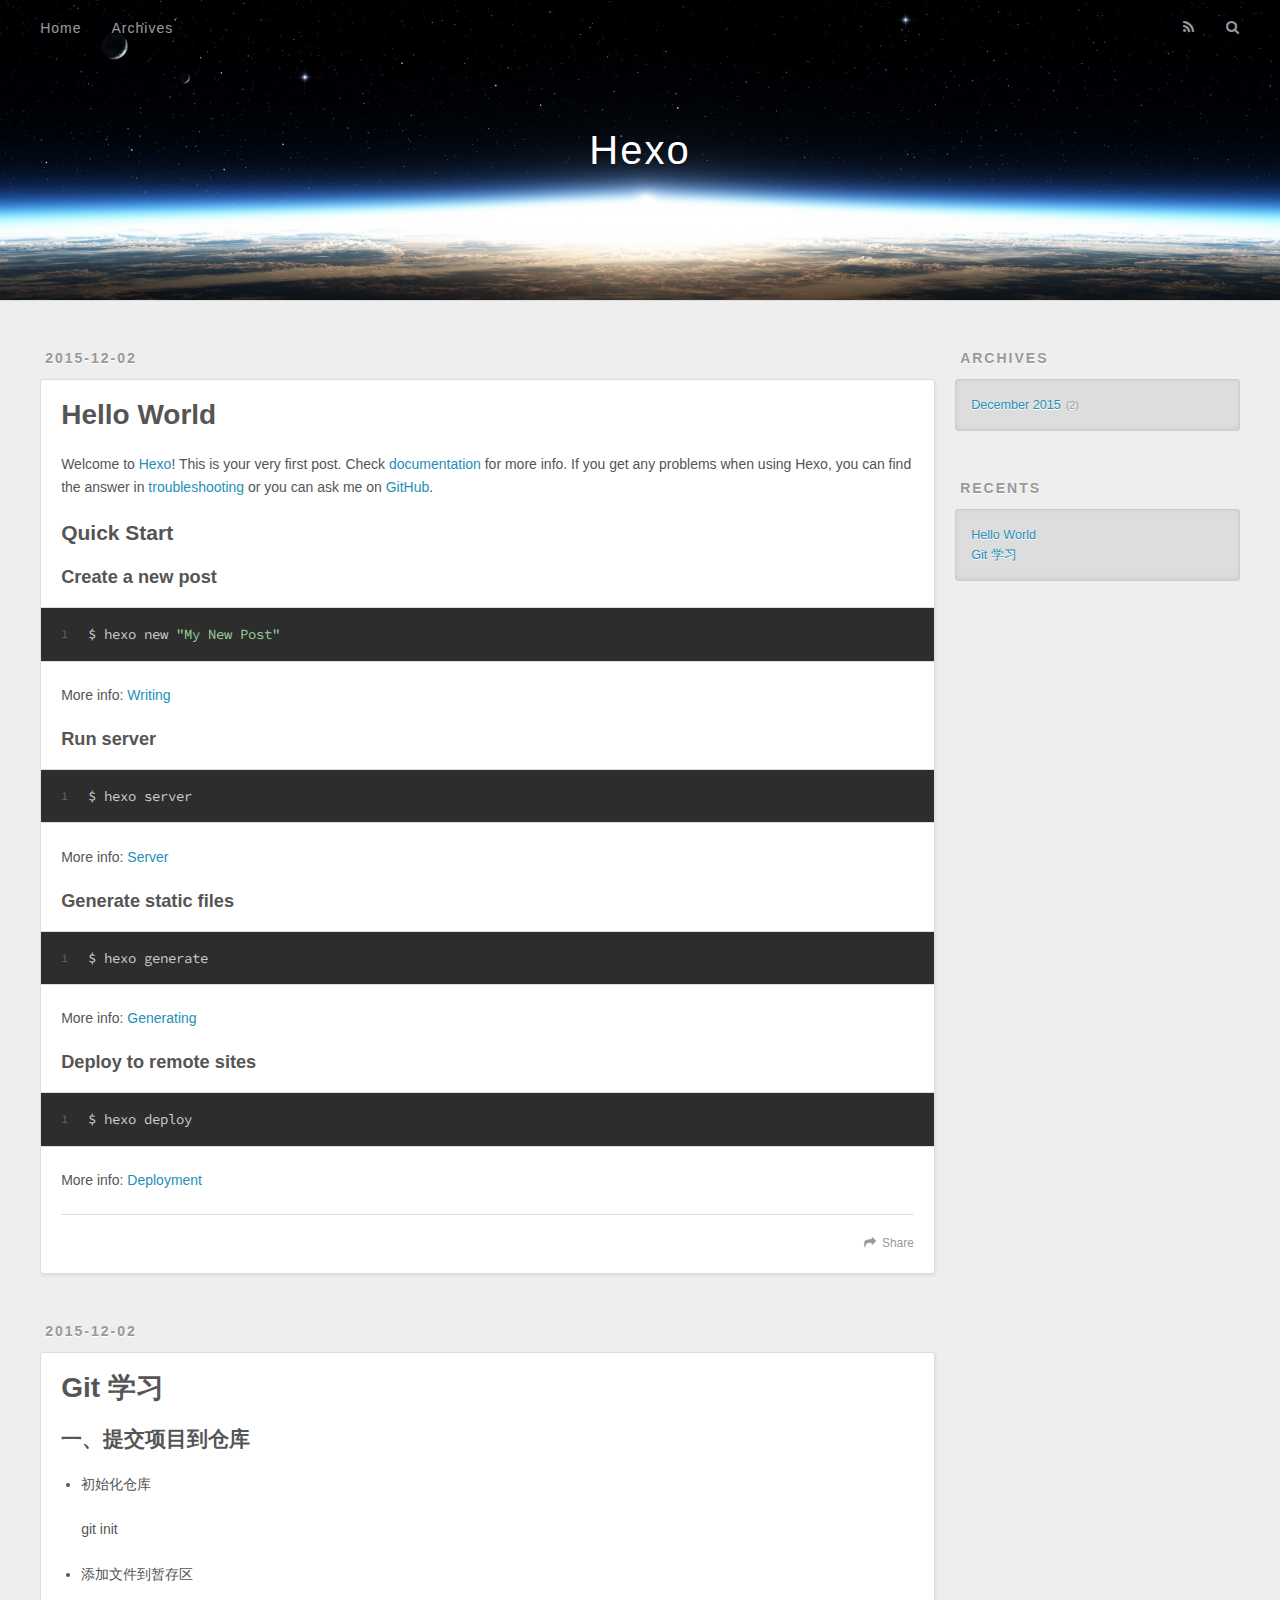
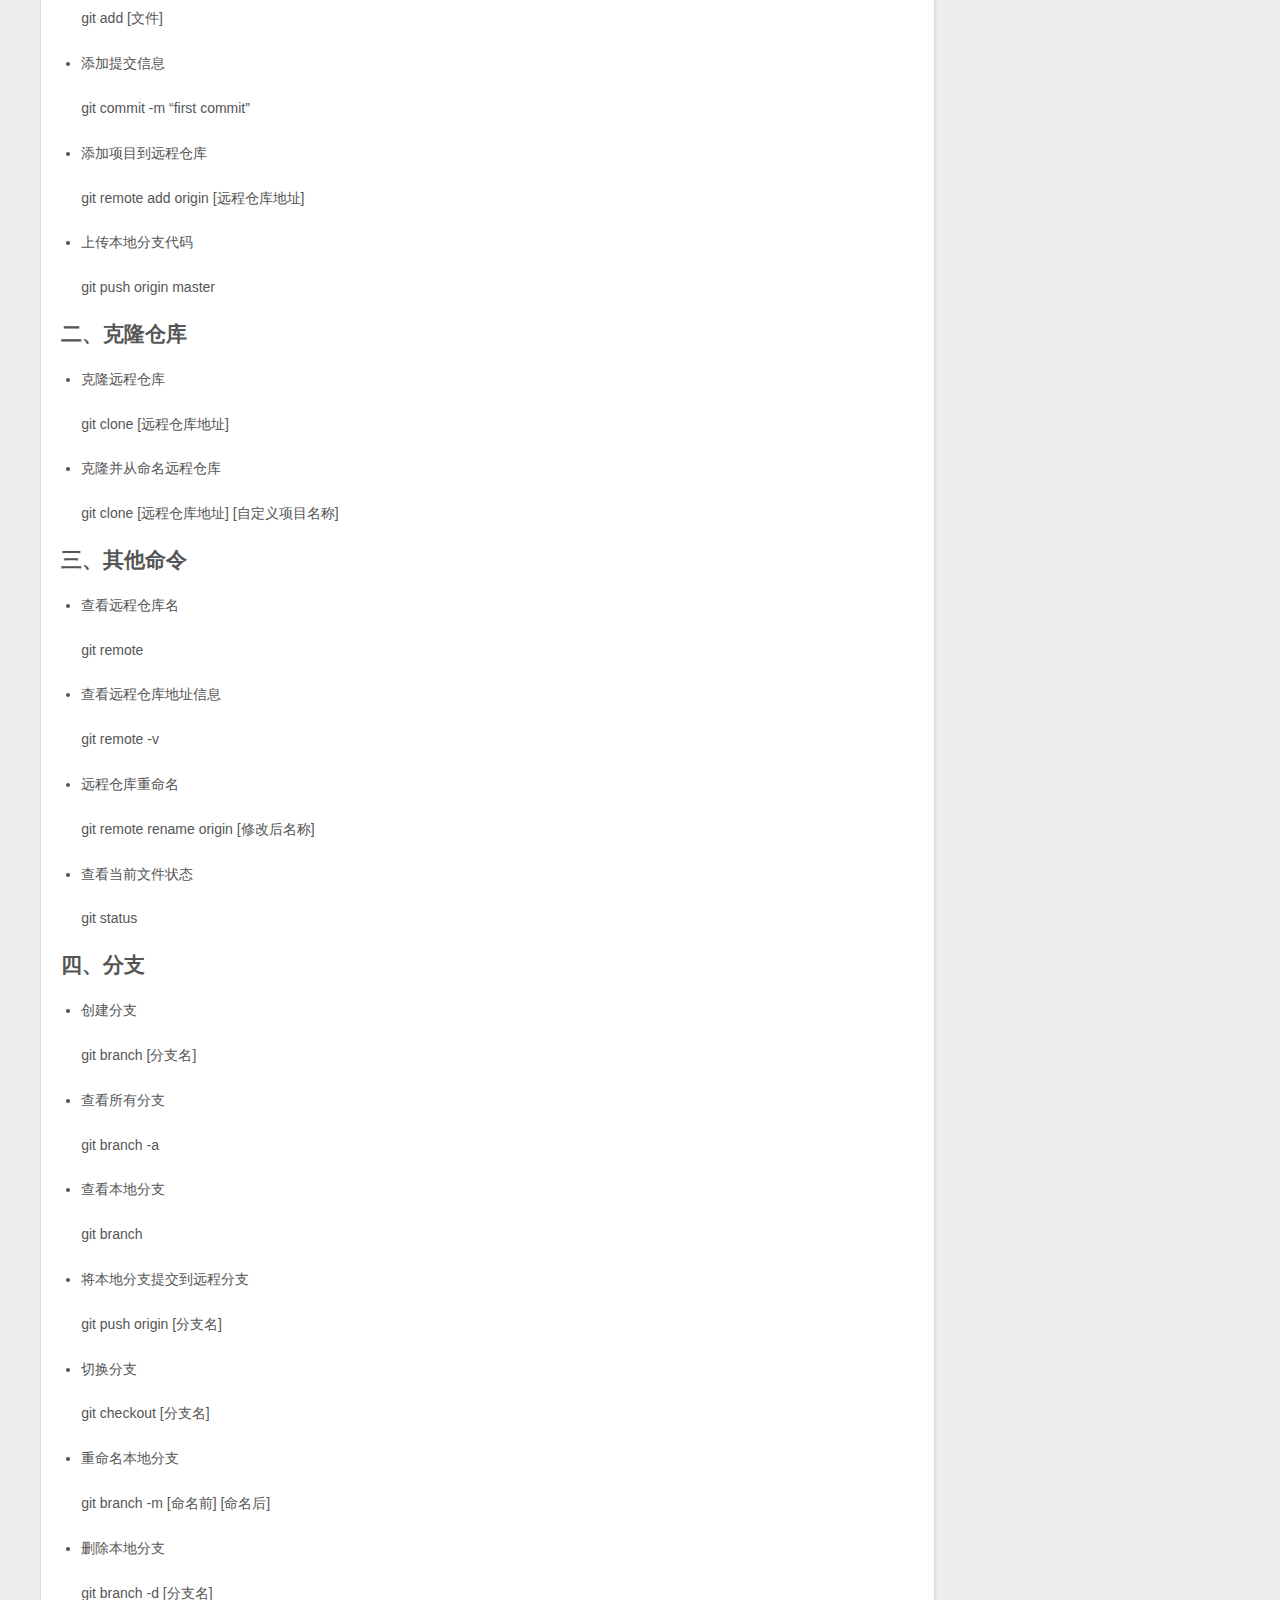
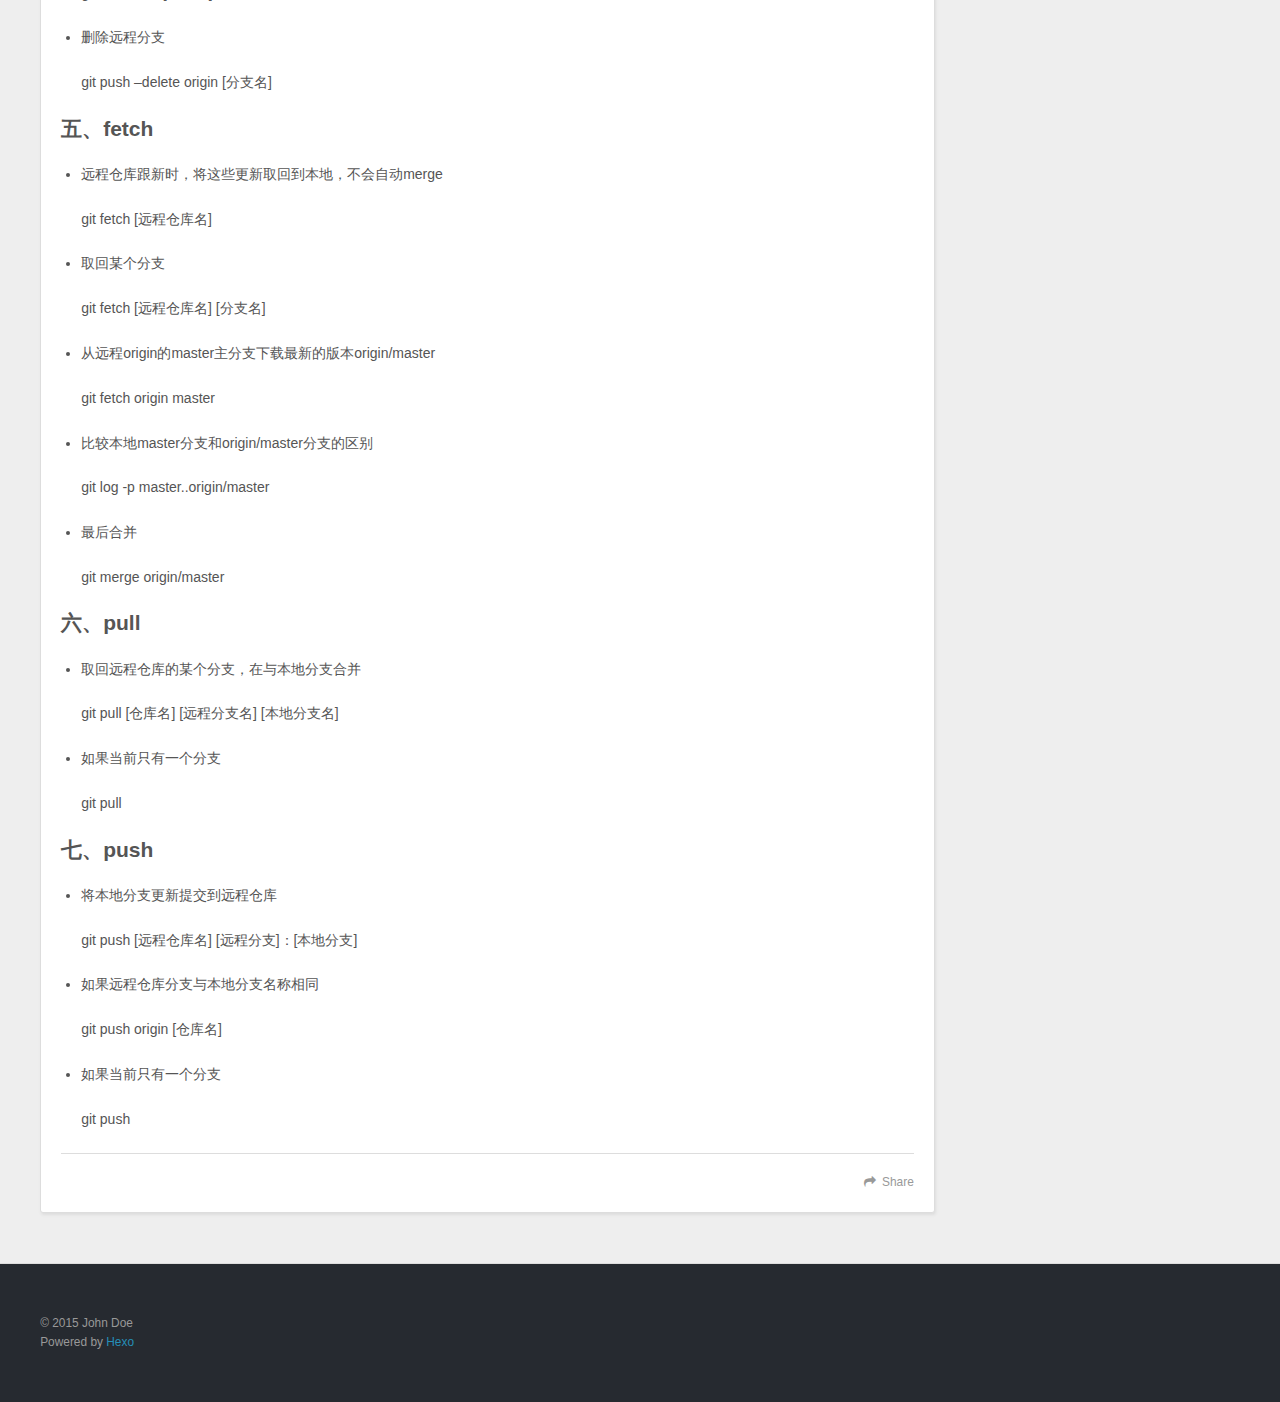
==== index.html @ 4fb8cab8 "Site updated: 2015-12-02 12:57:44" ====
<!DOCTYPE html>
<html>
<head>
  <meta charset="utf-8">
  
  <title>Hexo</title>
  <meta name="viewport" content="width=device-width, initial-scale=1, maximum-scale=1">
  <meta name="description">
<meta property="og:type" content="website">
<meta property="og:title" content="Hexo">
<meta property="og:url" content="http://yoursite.com/index.html">
<meta property="og:site_name" content="Hexo">
<meta property="og:description">
<meta name="twitter:card" content="summary">
<meta name="twitter:title" content="Hexo">
<meta name="twitter:description">
  
    <link rel="alternative" href="/atom.xml" title="Hexo" type="application/atom+xml">
  
  
    <link rel="icon" href="/favicon.png">
  
  <link href="//fonts.googleapis.com/css?family=Source+Code+Pro" rel="stylesheet" type="text/css">
  <link rel="stylesheet" href="/css/style.css" type="text/css">
  

</head>
<body>
  <div id="container">
    <div id="wrap">
      <header id="header">
  <div id="banner"></div>
  <div id="header-outer" class="outer">
    <div id="header-title" class="inner">
      <h1 id="logo-wrap">
        <a href="/" id="logo">Hexo</a>
      </h1>
      
    </div>
    <div id="header-inner" class="inner">
      <nav id="main-nav">
        <a id="main-nav-toggle" class="nav-icon"></a>
        
          <a class="main-nav-link" href="/">Home</a>
        
          <a class="main-nav-link" href="/archives">Archives</a>
        
      </nav>
      <nav id="sub-nav">
        
          <a id="nav-rss-link" class="nav-icon" href="/atom.xml" title="RSS Feed"></a>
        
        <a id="nav-search-btn" class="nav-icon" title="Search"></a>
      </nav>
      <div id="search-form-wrap">
        <form action="//google.com/search" method="get" accept-charset="UTF-8" class="search-form"><input type="search" name="q" results="0" class="search-form-input" placeholder="Search"><button type="submit" class="search-form-submit">&#xF002;</button><input type="hidden" name="sitesearch" value="http://yoursite.com"></form>
      </div>
    </div>
  </div>
</header>
      <div class="outer">
        <section id="main">
  
    <article id="post-hello-world" class="article article-type-post" itemscope itemprop="blogPost">
  <div class="article-meta">
    <a href="/2015/12/02/hello-world/" class="article-date">
  <time datetime="2015-12-02T03:07:14.131Z" itemprop="datePublished">2015-12-02</time>
</a>
    
  </div>
  <div class="article-inner">
    
    
      <header class="article-header">
        
  
    <h1 itemprop="name">
      <a class="article-title" href="/2015/12/02/hello-world/">Hello World</a>
    </h1>
  

      </header>
    
    <div class="article-entry" itemprop="articleBody">
      
        <p>Welcome to <a href="http://hexo.io/" target="_blank" rel="external">Hexo</a>! This is your very first post. Check <a href="http://hexo.io/docs/" target="_blank" rel="external">documentation</a> for more info. If you get any problems when using Hexo, you can find the answer in <a href="http://hexo.io/docs/troubleshooting.html" target="_blank" rel="external">troubleshooting</a> or you can ask me on <a href="https://github.com/hexojs/hexo/issues" target="_blank" rel="external">GitHub</a>.</p>
<h2 id="Quick_Start">Quick Start</h2><h3 id="Create_a_new_post">Create a new post</h3><figure class="highlight bash"><table><tr><td class="gutter"><pre><span class="line">1</span><br></pre></td><td class="code"><pre><span class="line">$ hexo new <span class="string">"My New Post"</span></span><br></pre></td></tr></table></figure>
<p>More info: <a href="http://hexo.io/docs/writing.html" target="_blank" rel="external">Writing</a></p>
<h3 id="Run_server">Run server</h3><figure class="highlight bash"><table><tr><td class="gutter"><pre><span class="line">1</span><br></pre></td><td class="code"><pre><span class="line">$ hexo server</span><br></pre></td></tr></table></figure>
<p>More info: <a href="http://hexo.io/docs/server.html" target="_blank" rel="external">Server</a></p>
<h3 id="Generate_static_files">Generate static files</h3><figure class="highlight bash"><table><tr><td class="gutter"><pre><span class="line">1</span><br></pre></td><td class="code"><pre><span class="line">$ hexo generate</span><br></pre></td></tr></table></figure>
<p>More info: <a href="http://hexo.io/docs/generating.html" target="_blank" rel="external">Generating</a></p>
<h3 id="Deploy_to_remote_sites">Deploy to remote sites</h3><figure class="highlight bash"><table><tr><td class="gutter"><pre><span class="line">1</span><br></pre></td><td class="code"><pre><span class="line">$ hexo deploy</span><br></pre></td></tr></table></figure>
<p>More info: <a href="http://hexo.io/docs/deployment.html" target="_blank" rel="external">Deployment</a></p>

      
    </div>
    <footer class="article-footer">
      <a data-url="http://yoursite.com/2015/12/02/hello-world/" data-id="cihocdx4c00018sv6bxqpqcvg" class="article-share-link">Share</a>
      
      
    </footer>
  </div>
  
</article>


  
    <article id="post-Git-学习" class="article article-type-post" itemscope itemprop="blogPost">
  <div class="article-meta">
    <a href="/2015/12/02/Git-学习/" class="article-date">
  <time datetime="2015-12-02T02:04:22.000Z" itemprop="datePublished">2015-12-02</time>
</a>
    
  </div>
  <div class="article-inner">
    
    
      <header class="article-header">
        
  
    <h1 itemprop="name">
      <a class="article-title" href="/2015/12/02/Git-学习/">Git 学习</a>
    </h1>
  

      </header>
    
    <div class="article-entry" itemprop="articleBody">
      
        <h2 id="一、提交项目到仓库">一、提交项目到仓库</h2><ul>
<li><p>初始化仓库</p>
<p>   git init</p>
</li>
<li><p>添加文件到暂存区</p>
<p>   git add [文件]</p>
</li>
<li><p>添加提交信息</p>
<p>   git commit -m “first commit”</p>
</li>
<li><p>添加项目到远程仓库</p>
<p>   git remote add origin [远程仓库地址]</p>
</li>
<li><p>上传本地分支代码</p>
<p>   git push origin master</p>
</li>
</ul>
<h2 id="二、克隆仓库">二、克隆仓库</h2><ul>
<li><p>克隆远程仓库</p>
<p>  git clone [远程仓库地址] </p>
</li>
<li><p>克隆并从命名远程仓库</p>
<p>  git clone [远程仓库地址] [自定义项目名称]</p>
</li>
</ul>
<h2 id="三、其他命令">三、其他命令</h2><ul>
<li><p>查看远程仓库名</p>
<p>   git remote</p>
</li>
<li><p>查看远程仓库地址信息</p>
<p>   git remote -v</p>
</li>
<li><p>远程仓库重命名</p>
<p>   git remote rename origin [修改后名称]</p>
</li>
<li><p>查看当前文件状态</p>
<p>   git status</p>
</li>
</ul>
<h2 id="四、分支">四、分支</h2><ul>
<li><p>创建分支</p>
<p>   git branch [分支名]</p>
</li>
<li><p>查看所有分支</p>
<p>   git branch -a</p>
</li>
<li><p>查看本地分支</p>
<p>   git branch</p>
</li>
<li><p>将本地分支提交到远程分支</p>
<p>  git push origin [分支名]</p>
</li>
<li><p>切换分支</p>
<p>  git checkout [分支名]</p>
</li>
<li><p>重命名本地分支</p>
<p>  git branch -m [命名前] [命名后]</p>
</li>
<li><p>删除本地分支</p>
<p>  git branch -d [分支名]</p>
</li>
<li><p>删除远程分支</p>
<p>  git push –delete origin [分支名]</p>
</li>
</ul>
<h2 id="五、fetch">五、fetch</h2><ul>
<li><p>远程仓库跟新时，将这些更新取回到本地，不会自动merge</p>
<p>  git fetch [远程仓库名] </p>
</li>
<li><p>取回某个分支</p>
<p>  git fetch [远程仓库名] [分支名]</p>
</li>
<li><p>从远程origin的master主分支下载最新的版本origin/master</p>
<p>  git fetch origin master </p>
</li>
<li><p>比较本地master分支和origin/master分支的区别</p>
<p>  git log -p master..origin/master</p>
</li>
<li><p>最后合并</p>
<p>  git merge origin/master</p>
</li>
</ul>
<h2 id="六、pull">六、pull</h2><ul>
<li><p>取回远程仓库的某个分支，在与本地分支合并</p>
<p>  git pull [仓库名] [远程分支名] [本地分支名]</p>
</li>
<li><p>如果当前只有一个分支</p>
<p>  git pull</p>
</li>
</ul>
<h2 id="七、push">七、push</h2><ul>
<li><p>将本地分支更新提交到远程仓库</p>
<p>  git push [远程仓库名] [远程分支]：[本地分支]</p>
</li>
<li><p>如果远程仓库分支与本地分支名称相同</p>
<p>  git push origin [仓库名]</p>
</li>
<li><p>如果当前只有一个分支</p>
<p>  git push </p>
</li>
</ul>

      
    </div>
    <footer class="article-footer">
      <a data-url="http://yoursite.com/2015/12/02/Git-学习/" data-id="cihocdx3k00008sv68butoh9v" class="article-share-link">Share</a>
      
      
    </footer>
  </div>
  
</article>


  
  
</section>
        
          <aside id="sidebar">
  
    
  
    
  
    
  
    
  <div class="widget-wrap">
    <h3 class="widget-title">Archives</h3>
    <div class="widget">
      <ul class="archive-list"><li class="archive-list-item"><a class="archive-list-link" href="/archives/2015/12/">December 2015</a><span class="archive-list-count">2</span></li></ul>
    </div>
  </div>

  
    
  <div class="widget-wrap">
    <h3 class="widget-title">Recents</h3>
    <div class="widget">
      <ul>
        
          <li>
            <a href="/2015/12/02/hello-world/">Hello World</a>
          </li>
        
          <li>
            <a href="/2015/12/02/Git-学习/">Git 学习</a>
          </li>
        
      </ul>
    </div>
  </div>

  
</aside>
        
      </div>
      <footer id="footer">
  
  <div class="outer">
    <div id="footer-info" class="inner">
      &copy; 2015 John Doe<br>
      Powered by <a href="http://hexo.io/" target="_blank">Hexo</a>
    </div>
  </div>
</footer>
    </div>
    <nav id="mobile-nav">
  
    <a href="/" class="mobile-nav-link">Home</a>
  
    <a href="/archives" class="mobile-nav-link">Archives</a>
  
</nav>
    

<script src="//ajax.googleapis.com/ajax/libs/jquery/2.0.3/jquery.min.js"></script>


  <link rel="stylesheet" href="/fancybox/jquery.fancybox.css" type="text/css">
  <script src="/fancybox/jquery.fancybox.pack.js" type="text/javascript"></script>


<script src="/js/script.js" type="text/javascript"></script>

  </div>
</body>
</html>
---- css/style.css ----
body {
  width: 100%;
}
body:before,
body:after {
  content: "";
  display: table;
}
body:after {
  clear: both;
}
html,
body,
div,
span,
applet,
object,
iframe,
h1,
h2,
h3,
h4,
h5,
h6,
p,
blockquote,
pre,
a,
abbr,
acronym,
address,
big,
cite,
code,
del,
dfn,
em,
img,
ins,
kbd,
q,
s,
samp,
small,
strike,
strong,
sub,
sup,
tt,
var,
dl,
dt,
dd,
ol,
ul,
li,
fieldset,
form,
label,
legend,
table,
caption,
tbody,
tfoot,
thead,
tr,
th,
td {
  margin: 0;
  padding: 0;
  border: 0;
  outline: 0;
  font-weight: inherit;
  font-style: inherit;
  font-family: inherit;
  font-size: 100%;
  vertical-align: baseline;
}
body {
  line-height: 1;
  color: #000;
  background: #fff;
}
ol,
ul {
  list-style: none;
}
table {
  border-collapse: separate;
  border-spacing: 0;
  vertical-align: middle;
}
caption,
th,
td {
  text-align: left;
  font-weight: normal;
  vertical-align: middle;
}
a img {
  border: none;
}
input,
button {
  margin: 0;
  padding: 0;
}
input::-moz-focus-inner,
button::-moz-focus-inner {
  border: 0;
  padding: 0;
}
@font-face {
  font-family: FontAwesome;
  font-style: normal;
  font-weight: normal;
  src: url("fonts/fontawesome-webfont.eot?v=#4.0.3");
  src: url("fonts/fontawesome-webfont.eot?#iefix&v=#4.0.3") format("embedded-opentype"), url("fonts/fontawesome-webfont.woff?v=#4.0.3") format("woff"), url("fonts/fontawesome-webfont.ttf?v=#4.0.3") format("truetype"), url("fonts/fontawesome-webfont.svg#fontawesomeregular?v=#4.0.3") format("svg");
}
html,
body,
#container {
  height: 100%;
}
body {
  background: #eee;
  font: 14px "Helvetica Neue", Helvetica, Arial, sans-serif;
  -webkit-text-size-adjust: 100%;
}
.outer {
  max-width: 1220px;
  margin: 0 auto;
  padding: 0 20px;
}
.outer:before,
.outer:after {
  content: "";
  display: table;
}
.outer:after {
  clear: both;
}
.inner {
  display: inline;
  float: left;
  width: 98.33333333333333%;
  margin: 0 0.833333333333333%;
}
.left,
.alignleft {
  float: left;
}
.right,
.alignright {
  float: right;
}
.clear {
  clear: both;
}
#container {
  position: relative;
}
.mobile-nav-on {
  overflow: hidden;
}
#wrap {
  height: 100%;
  width: 100%;
  position: absolute;
  top: 0;
  left: 0;
  -webkit-transition: 0.2s ease-out;
  -moz-transition: 0.2s ease-out;
  -ms-transition: 0.2s ease-out;
  transition: 0.2s ease-out;
  z-index: 1;
  background: #eee;
}
.mobile-nav-on #wrap {
  left: 280px;
}
@media screen and (min-width: 768px) {
  #main {
    display: inline;
    float: left;
    width: 73.33333333333333%;
    margin: 0 0.833333333333333%;
  }
}
.article-date,
.article-category-link,
.archive-year,
.widget-title {
  text-decoration: none;
  text-transform: uppercase;
  letter-spacing: 2px;
  color: #999;
  margin-bottom: 1em;
  margin-left: 5px;
  line-height: 1em;
  text-shadow: 0 1px #fff;
  font-weight: bold;
}
.article-inner,
.archive-article-inner {
  background: #fff;
  -webkit-box-shadow: 1px 2px 3px #ddd;
  box-shadow: 1px 2px 3px #ddd;
  border: 1px solid #ddd;
  -webkit-border-radius: 3px;
  border-radius: 3px;
}
.article-entry h1,
.widget h1 {
  font-size: 2em;
}
.article-entry h2,
.widget h2 {
  font-size: 1.5em;
}
.article-entry h3,
.widget h3 {
  font-size: 1.3em;
}
.article-entry h4,
.widget h4 {
  font-size: 1.2em;
}
.article-entry h5,
.widget h5 {
  font-size: 1em;
}
.article-entry h6,
.widget h6 {
  font-size: 1em;
  color: #999;
}
.article-entry hr,
.widget hr {
  border: 1px dashed #ddd;
}
.article-entry strong,
.widget strong {
  font-weight: bold;
}
.article-entry em,
.widget em,
.article-entry cite,
.widget cite {
  font-style: italic;
}
.article-entry sup,
.widget sup,
.article-entry sub,
.widget sub {
  font-size: 0.75em;
  line-height: 0;
  position: relative;
  vertical-align: baseline;
}
.article-entry sup,
.widget sup {
  top: -0.5em;
}
.article-entry sub,
.widget sub {
  bottom: -0.2em;
}
.article-entry small,
.widget small {
  font-size: 0.85em;
}
.article-entry acronym,
.widget acronym,
.article-entry abbr,
.widget abbr {
  border-bottom: 1px dotted;
}
.article-entry ul,
.widget ul,
.article-entry ol,
.widget ol,
.article-entry dl,
.widget dl {
  margin: 0 20px;
  line-height: 1.6em;
}
.article-entry ul ul,
.widget ul ul,
.article-entry ol ul,
.widget ol ul,
.article-entry ul ol,
.widget ul ol,
.article-entry ol ol,
.widget ol ol {
  margin-top: 0;
  margin-bottom: 0;
}
.article-entry ul,
.widget ul {
  list-style: disc;
}
.article-entry ol,
.widget ol {
  list-style: decimal;
}
.article-entry dt,
.widget dt {
  font-weight: bold;
}
#header {
  height: 300px;
  position: relative;
  border-bottom: 1px solid #ddd;
}
#header:before,
#header:after {
  content: "";
  position: absolute;
  left: 0;
  right: 0;
  height: 40px;
}
#header:before {
  top: 0;
  background: -webkit-linear-gradient(rgba(0,0,0,0.2), transparent);
  background: -moz-linear-gradient(rgba(0,0,0,0.2), transparent);
  background: -ms-linear-gradient(rgba(0,0,0,0.2), transparent);
  background: linear-gradient(rgba(0,0,0,0.2), transparent);
}
#header:after {
  bottom: 0;
  background: -webkit-linear-gradient(transparent, rgba(0,0,0,0.2));
  background: -moz-linear-gradient(transparent, rgba(0,0,0,0.2));
  background: -ms-linear-gradient(transparent, rgba(0,0,0,0.2));
  background: linear-gradient(transparent, rgba(0,0,0,0.2));
}
#header-outer {
  height: 100%;
  position: relative;
}
#header-inner {
  position: relative;
  overflow: hidden;
}
#banner {
  position: absolute;
  top: 0;
  left: 0;
  width: 100%;
  height: 100%;
  background: url("images/banner.jpg") center #000;
  -webkit-background-size: cover;
  -moz-background-size: cover;
  background-size: cover;
  z-index: -1;
}
#header-title {
  text-align: center;
  height: 40px;
  position: absolute;
  top: 50%;
  left: 0;
  margin-top: -20px;
}
#logo,
#subtitle {
  text-decoration: none;
  color: #fff;
  font-weight: 300;
  text-shadow: 0 1px 4px rgba(0,0,0,0.3);
}
#logo {
  font-size: 40px;
  line-height: 40px;
  letter-spacing: 2px;
}
#subtitle {
  font-size: 16px;
  line-height: 16px;
  letter-spacing: 1px;
}
#subtitle-wrap {
  margin-top: 16px;
}
#main-nav {
  float: left;
  margin-left: -15px;
}
.nav-icon,
.main-nav-link {
  float: left;
  color: #fff;
  opacity: 0.6;
  text-decoration: none;
  text-shadow: 0 1px rgba(0,0,0,0.2);
  -webkit-transition: opacity 0.2s;
  -moz-transition: opacity 0.2s;
  -ms-transition: opacity 0.2s;
  transition: opacity 0.2s;
  display: block;
  padding: 20px 15px;
}
.nav-icon:hover,
.main-nav-link:hover {
  opacity: 1;
}
.nav-icon {
  font-family: FontAwesome;
  text-align: center;
  font-size: 14px;
  width: 14px;
  height: 14px;
  padding: 20px 15px;
  position: relative;
  cursor: pointer;
}
.main-nav-link {
  font-weight: 300;
  letter-spacing: 1px;
}
@media screen and (max-width: 479px) {
  .main-nav-link {
    display: none;
  }
}
#main-nav-toggle {
  display: none;
}
#main-nav-toggle:before {
  content: "\f0c9";
}
@media screen and (max-width: 479px) {
  #main-nav-toggle {
    display: block;
  }
}
#sub-nav {
  float: right;
  margin-right: -15px;
}
#nav-rss-link:before {
  content: "\f09e";
}
#nav-search-btn:before {
  content: "\f002";
}
#search-form-wrap {
  position: absolute;
  top: 15px;
  width: 150px;
  height: 30px;
  right: -150px;
  opacity: 0;
  -webkit-transition: 0.2s ease-out;
  -moz-transition: 0.2s ease-out;
  -ms-transition: 0.2s ease-out;
  transition: 0.2s ease-out;
}
#search-form-wrap.on {
  opacity: 1;
  right: 0;
}
@media screen and (max-width: 479px) {
  #search-form-wrap {
    width: 100%;
    right: -100%;
  }
}
.search-form {
  position: absolute;
  top: 0;
  left: 0;
  right: 0;
  background: #fff;
  padding: 5px 15px;
  -webkit-border-radius: 15px;
  border-radius: 15px;
  -webkit-box-shadow: 0 0 10px rgba(0,0,0,0.3);
  box-shadow: 0 0 10px rgba(0,0,0,0.3);
}
.search-form-input {
  border: none;
  background: none;
  color: #555;
  width: 100%;
  font: 13px "Helvetica Neue", Helvetica, Arial, sans-serif;
  outline: none;
}
.search-form-input::-webkit-search-results-decoration,
.search-form-input::-webkit-search-cancel-button {
  -webkit-appearance: none;
}
.search-form-submit {
  position: absolute;
  top: 50%;
  right: 10px;
  margin-top: -7px;
  font: 13px FontAwesome;
  border: none;
  background: none;
  color: #bbb;
  cursor: pointer;
}
.search-form-submit:hover,
.search-form-submit:focus {
  color: #777;
}
.article {
  margin: 50px 0;
}
.article-inner {
  overflow: hidden;
}
.article-meta:before,
.article-meta:after {
  content: "";
  display: table;
}
.article-meta:after {
  clear: both;
}
.article-date {
  float: left;
}
.article-category {
  float: left;
  line-height: 1em;
  color: #ccc;
  text-shadow: 0 1px #fff;
  margin-left: 8px;
}
.article-category:before {
  content: "\2022";
}
.article-category-link {
  margin: 0 12px 1em;
}
.article-header {
  padding: 20px 20px 0;
}
.article-title {
  text-decoration: none;
  font-size: 2em;
  font-weight: bold;
  color: #555;
  line-height: 1.1em;
  -webkit-transition: color 0.2s;
  -moz-transition: color 0.2s;
  -ms-transition: color 0.2s;
  transition: color 0.2s;
}
a.article-title:hover {
  color: #258fb8;
}
.article-entry {
  color: #555;
  padding: 0 20px;
}
.article-entry:before,
.article-entry:after {
  content: "";
  display: table;
}
.article-entry:after {
  clear: both;
}
.article-entry p,
.article-entry table {
  line-height: 1.6em;
  margin: 1.6em 0;
}
.article-entry h1,
.article-entry h2,
.article-entry h3,
.article-entry h4,
.article-entry h5,
.article-entry h6 {
  font-weight: bold;
}
.article-entry h1,
.article-entry h2,
.article-entry h3,
.article-entry h4,
.article-entry h5,
.article-entry h6 {
  line-height: 1.1em;
  margin: 1.1em 0;
}
.article-entry a {
  color: #258fb8;
  text-decoration: none;
}
.article-entry a:hover {
  text-decoration: underline;
}
.article-entry ul,
.article-entry ol,
.article-entry dl {
  margin-top: 1.6em;
  margin-bottom: 1.6em;
}
.article-entry img,
.article-entry video {
  max-width: 100%;
  height: auto;
  display: block;
  margin: auto;
}
.article-entry iframe {
  border: none;
}
.article-entry table {
  width: 100%;
  border-collapse: collapse;
  border-spacing: 0;
}
.article-entry th {
  font-weight: bold;
  border-bottom: 3px solid #ddd;
  padding-bottom: 0.5em;
}
.article-entry td {
  border-bottom: 1px solid #ddd;
  padding: 10px 0;
}
.article-entry blockquote {
  font-family: Georgia, "Times New Roman", serif;
  font-size: 1.4em;
  margin: 1.6em 20px;
  text-align: center;
}
.article-entry blockquote footer {
  font-size: 14px;
  margin: 1.6em 0;
  font-family: "Helvetica Neue", Helvetica, Arial, sans-serif;
}
.article-entry blockquote footer cite:before {
  content: "—";
  padding: 0 0.5em;
}
.article-entry .pullquote {
  text-align: left;
  width: 45%;
  margin: 0;
}
.article-entry .pullquote.left {
  margin-left: 0.5em;
  margin-right: 1em;
}
.article-entry .pullquote.right {
  margin-right: 0.5em;
  margin-left: 1em;
}
.article-entry .caption {
  color: #999;
  display: block;
  font-size: 0.9em;
  margin-top: 0.5em;
  position: relative;
  text-align: center;
}
.article-entry .video-container {
  position: relative;
  padding-top: 56.25%;
  height: 0;
  overflow: hidden;
}
.article-entry .video-container iframe,
.article-entry .video-container object,
.article-entry .video-container embed {
  position: absolute;
  top: 0;
  left: 0;
  width: 100%;
  height: 100%;
  margin-top: 0;
}
.article-more-link a {
  display: inline-block;
  line-height: 1em;
  padding: 6px 15px;
  -webkit-border-radius: 15px;
  border-radius: 15px;
  background: #eee;
  color: #999;
  text-shadow: 0 1px #fff;
  text-decoration: none;
}
.article-more-link a:hover {
  background: #258fb8;
  color: #fff;
  text-decoration: none;
  text-shadow: 0 1px #1e7293;
}
.article-footer {
  font-size: 0.85em;
  line-height: 1.6em;
  border-top: 1px solid #ddd;
  padding-top: 1.6em;
  margin: 0 20px 20px;
}
.article-footer:before,
.article-footer:after {
  content: "";
  display: table;
}
.article-footer:after {
  clear: both;
}
.article-footer a {
  color: #999;
  text-decoration: none;
}
.article-footer a:hover {
  color: #555;
}
.article-tag-list-item {
  float: left;
  margin-right: 10px;
}
.article-tag-list-link:before {
  content: "#";
}
.article-comment-link {
  float: right;
}
.article-comment-link:before {
  content: "\f075";
  font-family: FontAwesome;
  padding-right: 8px;
}
.article-share-link {
  cursor: pointer;
  float: right;
  margin-left: 20px;
}
.article-share-link:before {
  content: "\f064";
  font-family: FontAwesome;
  padding-right: 6px;
}
#article-nav {
  position: relative;
}
#article-nav:before,
#article-nav:after {
  content: "";
  display: table;
}
#article-nav:after {
  clear: both;
}
@media screen and (min-width: 768px) {
  #article-nav {
    margin: 50px 0;
  }
  #article-nav:before {
    width: 8px;
    height: 8px;
    position: absolute;
    top: 50%;
    left: 50%;
    margin-top: -4px;
    margin-left: -4px;
    content: "";
    -webkit-border-radius: 50%;
    border-radius: 50%;
    background: #ddd;
    -webkit-box-shadow: 0 1px 2px #fff;
    box-shadow: 0 1px 2px #fff;
  }
}
.article-nav-link-wrap {
  text-decoration: none;
  text-shadow: 0 1px #fff;
  color: #999;
  -webkit-box-sizing: border-box;
  -moz-box-sizing: border-box;
  box-sizing: border-box;
  margin-top: 50px;
  text-align: center;
  display: block;
}
.article-nav-link-wrap:hover {
  color: #555;
}
@media screen and (min-width: 768px) {
  .article-nav-link-wrap {
    width: 50%;
    margin-top: 0;
  }
}
@media screen and (min-width: 768px) {
  #article-nav-newer {
    float: left;
    text-align: right;
    padding-right: 20px;
  }
}
@media screen and (min-width: 768px) {
  #article-nav-older {
    float: right;
    text-align: left;
    padding-left: 20px;
  }
}
.article-nav-caption {
  text-transform: uppercase;
  letter-spacing: 2px;
  color: #ddd;
  line-height: 1em;
  font-weight: bold;
}
#article-nav-newer .article-nav-caption {
  margin-right: -2px;
}
.article-nav-title {
  font-size: 0.85em;
  line-height: 1.6em;
  margin-top: 0.5em;
}
.article-share-box {
  position: absolute;
  display: none;
  background: #fff;
  -webkit-box-shadow: 1px 2px 10px rgba(0,0,0,0.2);
  box-shadow: 1px 2px 10px rgba(0,0,0,0.2);
  -webkit-border-radius: 3px;
  border-radius: 3px;
  margin-left: -145px;
  overflow: hidden;
  z-index: 1;
}
.article-share-box.on {
  display: block;
}
.article-share-input {
  width: 100%;
  background: none;
  -webkit-box-sizing: border-box;
  -moz-box-sizing: border-box;
  box-sizing: border-box;
  font: 14px "Helvetica Neue", Helvetica, Arial, sans-serif;
  padding: 0 15px;
  color: #555;
  outline: none;
  border: 1px solid #ddd;
  -webkit-border-radius: 3px 3px 0 0;
  border-radius: 3px 3px 0 0;
  height: 36px;
  line-height: 36px;
}
.article-share-links {
  background: #eee;
}
.article-share-links:before,
.article-share-links:after {
  content: "";
  display: table;
}
.article-share-links:after {
  clear: both;
}
.article-share-twitter,
.article-share-facebook,
.article-share-pinterest,
.article-share-google {
  width: 50px;
  height: 36px;
  display: block;
  float: left;
  position: relative;
  color: #999;
  text-shadow: 0 1px #fff;
}
.article-share-twitter:before,
.article-share-facebook:before,
.article-share-pinterest:before,
.article-share-google:before {
  font-size: 20px;
  font-family: FontAwesome;
  width: 20px;
  height: 20px;
  position: absolute;
  top: 50%;
  left: 50%;
  margin-top: -10px;
  margin-left: -10px;
  text-align: center;
}
.article-share-twitter:hover,
.article-share-facebook:hover,
.article-share-pinterest:hover,
.article-share-google:hover {
  color: #fff;
}
.article-share-twitter:before {
  content: "\f099";
}
.article-share-twitter:hover {
  background: #00aced;
  text-shadow: 0 1px #008abe;
}
.article-share-facebook:before {
  content: "\f09a";
}
.article-share-facebook:hover {
  background: #3b5998;
  text-shadow: 0 1px #2f477a;
}
.article-share-pinterest:before {
  content: "\f0d2";
}
.article-share-pinterest:hover {
  background: #cb2027;
  text-shadow: 0 1px #a21a1f;
}
.article-share-google:before {
  content: "\f0d5";
}
.article-share-google:hover {
  background: #dd4b39;
  text-shadow: 0 1px #be3221;
}
.article-gallery {
  background: #000;
  position: relative;
}
.article-gallery-photos {
  position: relative;
  overflow: hidden;
}
.article-gallery-img {
  display: none;
  max-width: 100%;
}
.article-gallery-img:first-child {
  display: block;
}
.article-gallery-img.loaded {
  position: absolute;
  display: block;
}
.article-gallery-img img {
  display: block;
  max-width: 100%;
  margin: 0 auto;
}
#comments {
  background: #fff;
  -webkit-box-shadow: 1px 2px 3px #ddd;
  box-shadow: 1px 2px 3px #ddd;
  padding: 20px;
  border: 1px solid #ddd;
  -webkit-border-radius: 3px;
  border-radius: 3px;
  margin: 50px 0;
}
#comments a {
  color: #258fb8;
}
.archives-wrap {
  margin: 50px 0;
}
.archives:before,
.archives:after {
  content: "";
  display: table;
}
.archives:after {
  clear: both;
}
.archive-year-wrap {
  margin-bottom: 1em;
}
.archives {
  -webkit-column-gap: 10px;
  -moz-column-gap: 10px;
  column-gap: 10px;
}
@media screen and (min-width: 480px) and (max-width: 767px) {
  .archives {
    -webkit-column-count: 2;
    -moz-column-count: 2;
    column-count: 2;
  }
}
@media screen and (min-width: 768px) {
  .archives {
    -webkit-column-count: 3;
    -moz-column-count: 3;
    column-count: 3;
  }
}
.archive-article {
  -webkit-column-break-inside: avoid;
  page-break-inside: avoid;
  overflow: hidden;
  break-inside: avoid-column;
}
.archive-article-inner {
  padding: 10px;
  margin-bottom: 15px;
}
.archive-article-title {
  text-decoration: none;
  font-weight: bold;
  color: #555;
  -webkit-transition: color 0.2s;
  -moz-transition: color 0.2s;
  -ms-transition: color 0.2s;
  transition: color 0.2s;
  line-height: 1.6em;
}
.archive-article-title:hover {
  color: #258fb8;
}
.archive-article-footer {
  margin-top: 1em;
}
.archive-article-date {
  color: #999;
  text-decoration: none;
  font-size: 0.85em;
  line-height: 1em;
  margin-bottom: 0.5em;
  display: block;
}
#page-nav {
  margin: 50px auto;
  background: #fff;
  -webkit-box-shadow: 1px 2px 3px #ddd;
  box-shadow: 1px 2px 3px #ddd;
  border: 1px solid #ddd;
  -webkit-border-radius: 3px;
  border-radius: 3px;
  text-align: center;
  color: #999;
  overflow: hidden;
}
#page-nav:before,
#page-nav:after {
  content: "";
  display: table;
}
#page-nav:after {
  clear: both;
}
#page-nav a,
#page-nav span {
  padding: 10px 20px;
  line-height: 1;
  height: 2ex;
}
#page-nav a {
  color: #999;
  text-decoration: none;
}
#page-nav a:hover {
  background: #999;
  color: #fff;
}
#page-nav .prev {
  float: left;
}
#page-nav .next {
  float: right;
}
#page-nav .page-number {
  display: inline-block;
}
@media screen and (max-width: 479px) {
  #page-nav .page-number {
    display: none;
  }
}
#page-nav .current {
  color: #555;
  font-weight: bold;
}
#page-nav .space {
  color: #ddd;
}
#footer {
  background: #262a30;
  padding: 50px 0;
  border-top: 1px solid #ddd;
  color: #999;
}
#footer a {
  color: #258fb8;
  text-decoration: none;
}
#footer a:hover {
  text-decoration: underline;
}
#footer-info {
  line-height: 1.6em;
  font-size: 0.85em;
}
.article-entry pre,
.article-entry .highlight {
  background: #2d2d2d;
  margin: 0 -20px;
  padding: 15px 20px;
  border-style: solid;
  border-color: #ddd;
  border-width: 1px 0;
  overflow: auto;
  color: #ccc;
  line-height: 22.400000000000002px;
}
.article-entry .highlight .gutter pre,
.article-entry .gist .gist-file .gist-data .line-numbers {
  color: #666;
  font-size: 0.85em;
}
.article-entry pre,
.article-entry code {
  font-family: "Source Code Pro", Consolas, Monaco, Menlo, Consolas, monospace;
}
.article-entry code {
  background: #eee;
  text-shadow: 0 1px #fff;
  padding: 0 0.3em;
}
.article-entry pre code {
  background: none;
  text-shadow: none;
  padding: 0;
}
.article-entry .highlight pre {
  border: none;
  margin: 0;
  padding: 0;
}
.article-entry .highlight table {
  margin: 0;
  width: auto;
}
.article-entry .highlight td {
  border: none;
  padding: 0;
}
.article-entry .highlight figcaption {
  font-size: 0.85em;
  color: #999;
  line-height: 1em;
  margin-bottom: 1em;
}
.article-entry .highlight figcaption:before,
.article-entry .highlight figcaption:after {
  content: "";
  display: table;
}
.article-entry .highlight figcaption:after {
  clear: both;
}
.article-entry .highlight figcaption a {
  float: right;
}
.article-entry .highlight .gutter pre {
  text-align: right;
  padding-right: 20px;
}
.article-entry .highlight .line {
  height: 22.400000000000002px;
}
.article-entry .gist {
  margin: 0 -20px;
  border-style: solid;
  border-color: #ddd;
  border-width: 1px 0;
  background: #2d2d2d;
  padding: 15px 20px 15px 0;
}
.article-entry .gist .gist-file {
  border: none;
  font-family: "Source Code Pro", Consolas, Monaco, Menlo, Consolas, monospace;
  margin: 0;
}
.article-entry .gist .gist-file .gist-data {
  background: none;
  border: none;
}
.article-entry .gist .gist-file .gist-data .line-numbers {
  background: none;
  border: none;
  padding: 0 20px 0 0;
}
.article-entry .gist .gist-file .gist-data .line-data {
  padding: 0 !important;
}
.article-entry .gist .gist-file .highlight {
  margin: 0;
  padding: 0;
  border: none;
}
.article-entry .gist .gist-file .gist-meta {
  background: #2d2d2d;
  color: #999;
  font: 0.85em "Helvetica Neue", Helvetica, Arial, sans-serif;
  text-shadow: 0 0;
  padding: 0;
  margin-top: 1em;
  margin-left: 20px;
}
.article-entry .gist .gist-file .gist-meta a {
  color: #258fb8;
  font-weight: normal;
}
.article-entry .gist .gist-file .gist-meta a:hover {
  text-decoration: underline;
}
pre .comment,
pre .title {
  color: #999;
}
pre .variable,
pre .attribute,
pre .tag,
pre .regexp,
pre .ruby .constant,
pre .xml .tag .title,
pre .xml .pi,
pre .xml .doctype,
pre .html .doctype,
pre .css .id,
pre .css .class,
pre .css .pseudo {
  color: #f2777a;
}
pre .number,
pre .preprocessor,
pre .built_in,
pre .literal,
pre .params,
pre .constant {
  color: #f99157;
}
pre .class,
pre .ruby .class .title,
pre .css .rules .attribute {
  color: #9c9;
}
pre .string,
pre .value,
pre .inheritance,
pre .header,
pre .ruby .symbol,
pre .xml .cdata {
  color: #9c9;
}
pre .css .hexcolor {
  color: #6cc;
}
pre .function,
pre .python .decorator,
pre .python .title,
pre .ruby .function .title,
pre .ruby .title .keyword,
pre .perl .sub,
pre .javascript .title,
pre .coffeescript .title {
  color: #69c;
}
pre .keyword,
pre .javascript .function {
  color: #c9c;
}
@media screen and (max-width: 479px) {
  #mobile-nav {
    position: absolute;
    top: 0;
    left: 0;
    width: 280px;
    height: 100%;
    background: #191919;
    border-right: 1px solid #fff;
  }
}
@media screen and (max-width: 479px) {
  .mobile-nav-link {
    display: block;
    color: #999;
    text-decoration: none;
    padding: 15px 20px;
    font-weight: bold;
  }
  .mobile-nav-link:hover {
    color: #fff;
  }
}
@media screen and (min-width: 768px) {
  #sidebar {
    display: inline;
    float: left;
    width: 23.333333333333332%;
    margin: 0 0.833333333333333%;
  }
}
.widget-wrap {
  margin: 50px 0;
}
.widget {
  color: #777;
  text-shadow: 0 1px #fff;
  background: #ddd;
  -webkit-box-shadow: 0 -1px 4px #ccc inset;
  box-shadow: 0 -1px 4px #ccc inset;
  border: 1px solid #ccc;
  padding: 15px;
  -webkit-border-radius: 3px;
  border-radius: 3px;
}
.widget a {
  color: #258fb8;
  text-decoration: none;
}
.widget a:hover {
  text-decoration: underline;
}
.widget ul ul,
.widget ol ul,
.widget dl ul,
.widget ul ol,
.widget ol ol,
.widget dl ol,
.widget ul dl,
.widget ol dl,
.widget dl dl {
  margin-left: 15px;
  list-style: disc;
}
.widget {
  line-height: 1.6em;
  word-wrap: break-word;
  font-size: 0.9em;
}
.widget ul,
.widget ol {
  list-style: none;
  margin: 0;
}
.widget ul ul,
.widget ol ul,
.widget ul ol,
.widget ol ol {
  margin: 0 20px;
}
.widget ul ul,
.widget ol ul {
  list-style: disc;
}
.widget ul ol,
.widget ol ol {
  list-style: decimal;
}
.category-list-count,
.tag-list-count,
.archive-list-count {
  padding-left: 5px;
  color: #999;
  font-size: 0.85em;
}
.category-list-count:before,
.tag-list-count:before,
.archive-list-count:before {
  content: "(";
}
.category-list-count:after,
.tag-list-count:after,
.archive-list-count:after {
  content: ")";
}
.tagcloud a {
  margin-right: 5px;
  display: inline-block;
}
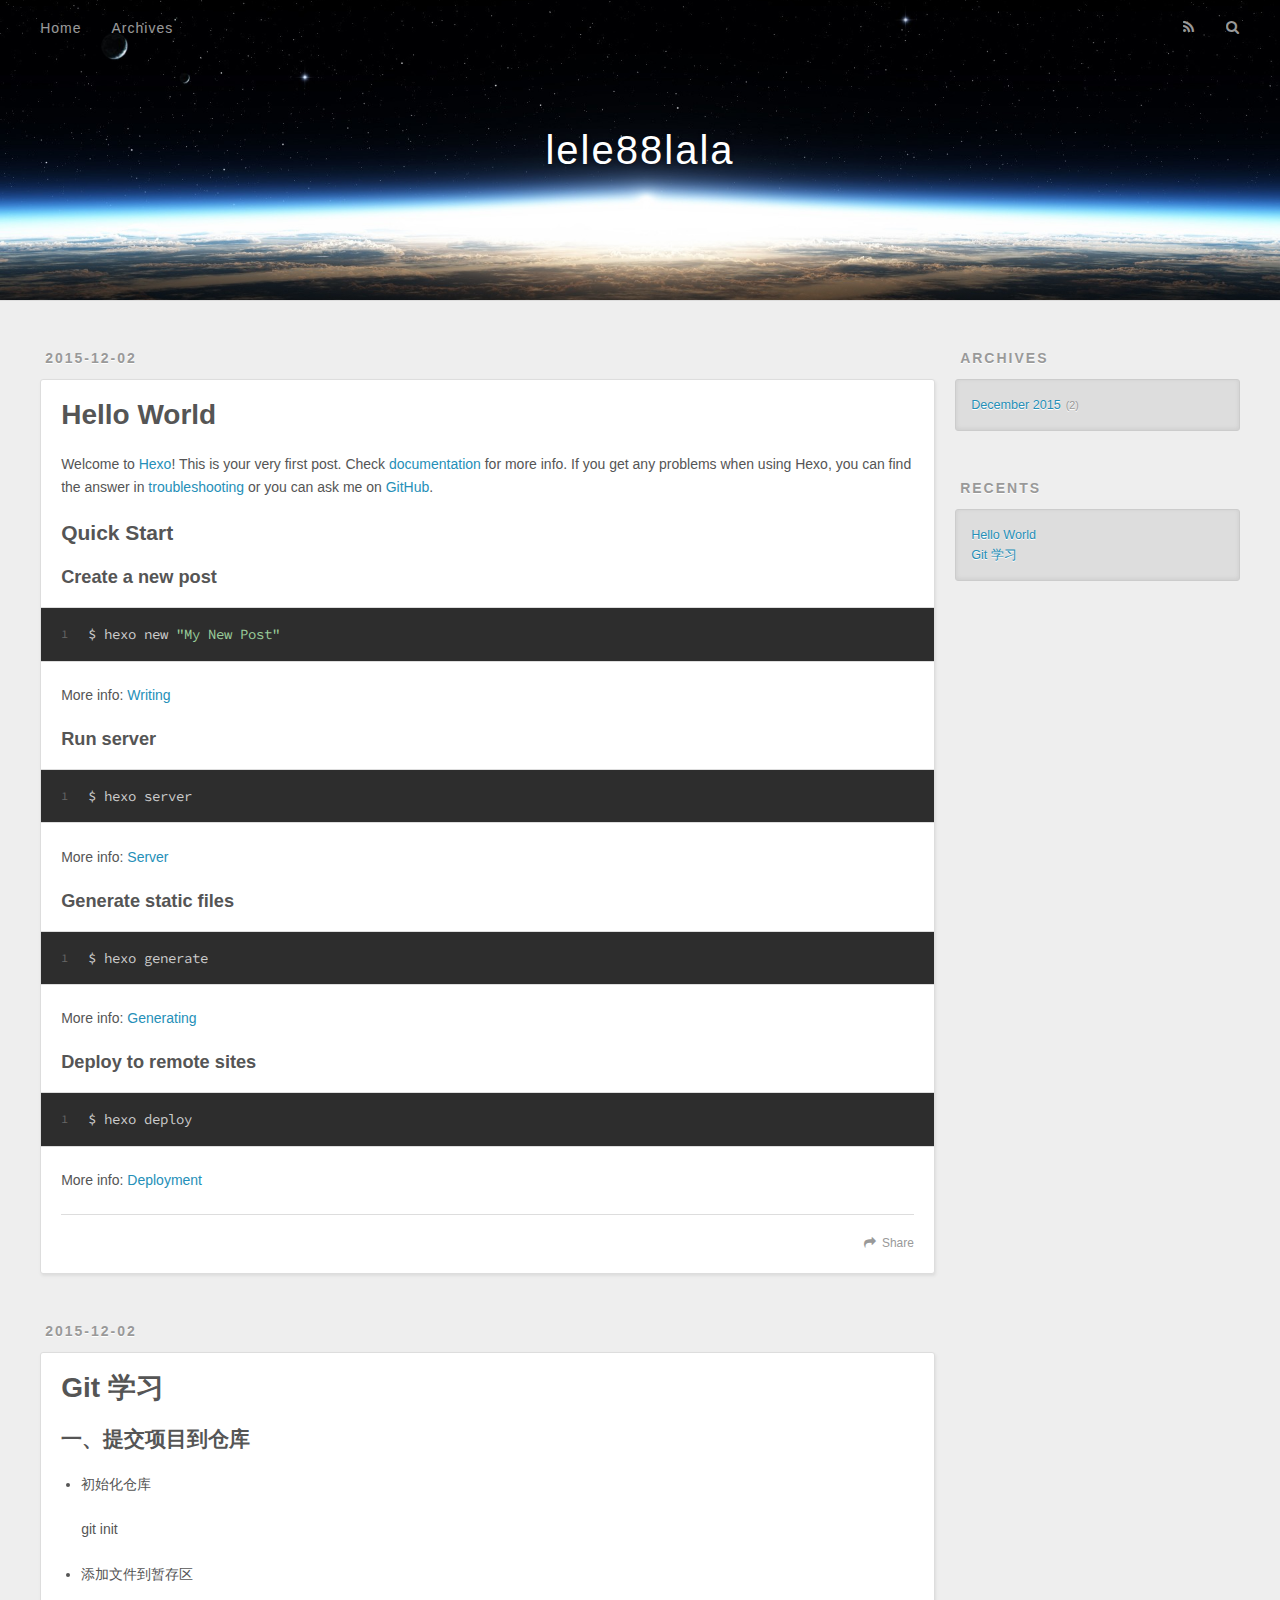
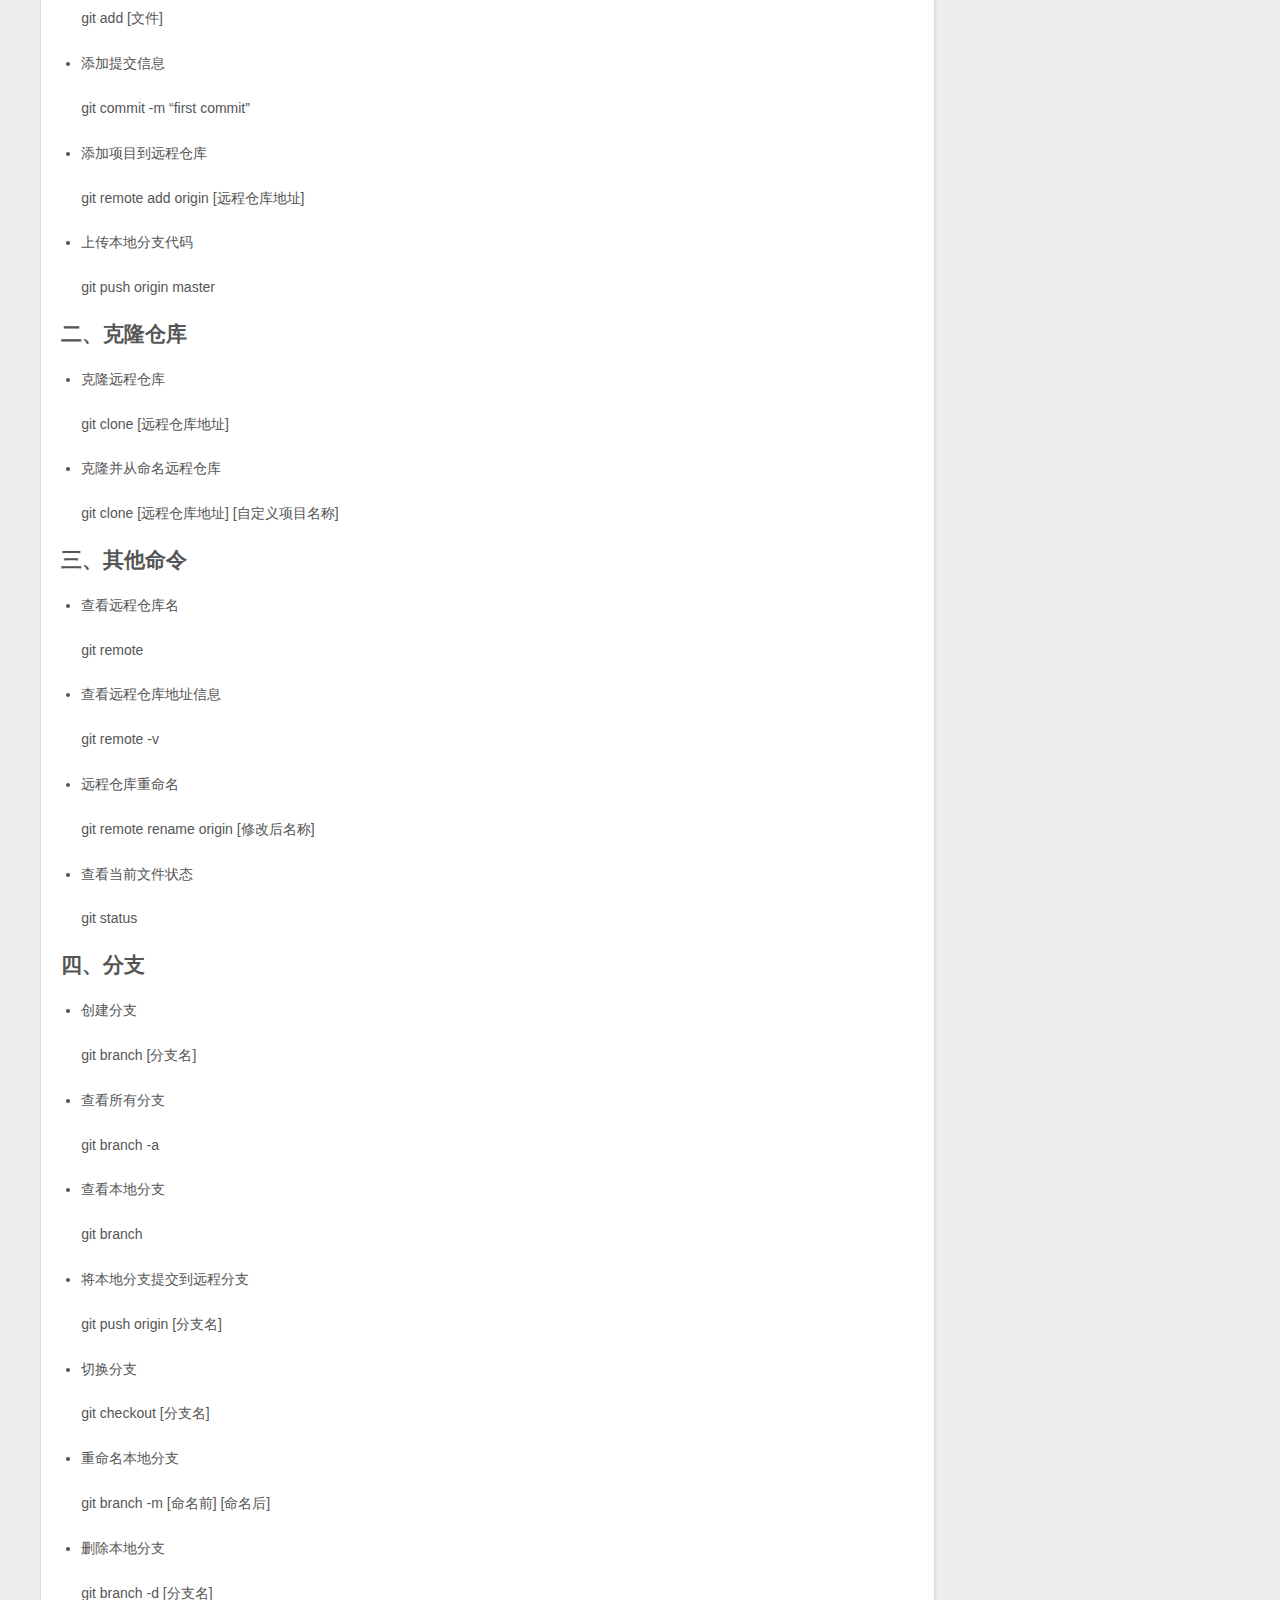
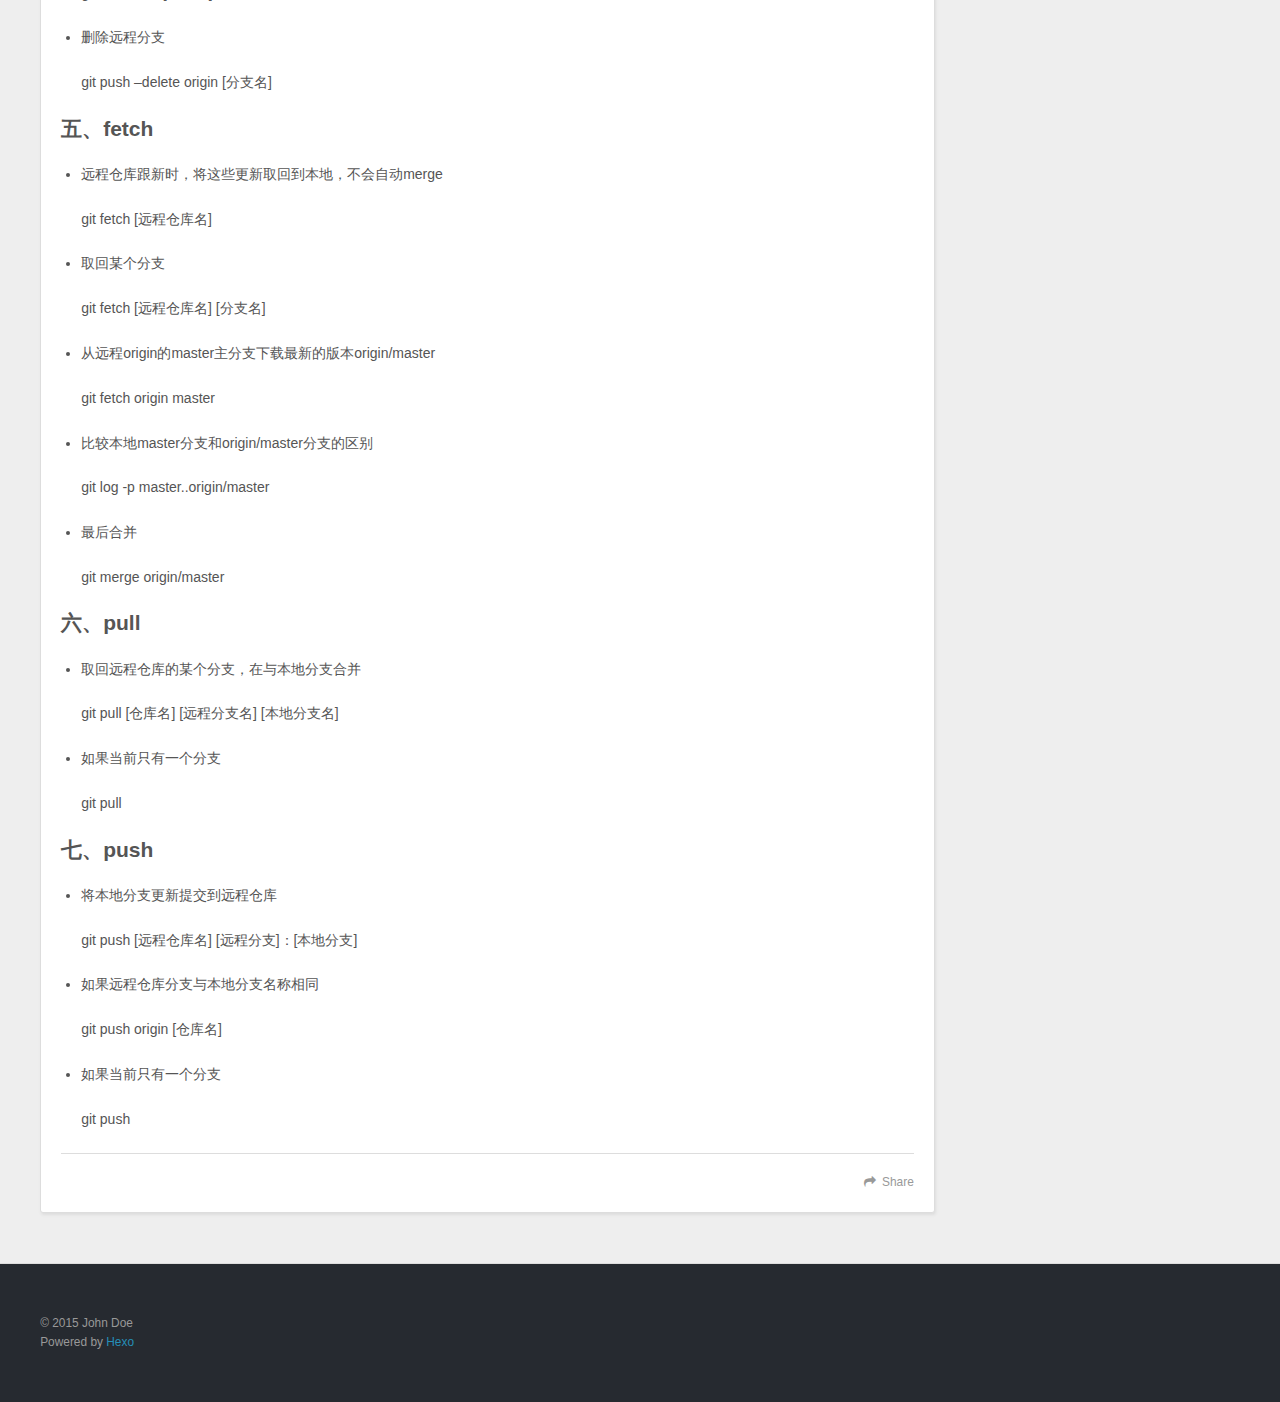
==== commit 458c3ba8: "Site updated: 2015-12-02 13:39:15" ====
--- a/index.html
+++ b/index.html
@@ -3,19 +3,19 @@
 <head>
   <meta charset="utf-8">
   
-  <title>Hexo</title>
+  <title>lele88lala</title>
   <meta name="viewport" content="width=device-width, initial-scale=1, maximum-scale=1">
   <meta name="description">
 <meta property="og:type" content="website">
-<meta property="og:title" content="Hexo">
+<meta property="og:title" content="lele88lala">
 <meta property="og:url" content="http://yoursite.com/index.html">
-<meta property="og:site_name" content="Hexo">
+<meta property="og:site_name" content="lele88lala">
 <meta property="og:description">
 <meta name="twitter:card" content="summary">
-<meta name="twitter:title" content="Hexo">
+<meta name="twitter:title" content="lele88lala">
 <meta name="twitter:description">
   
-    <link rel="alternative" href="/atom.xml" title="Hexo" type="application/atom+xml">
+    <link rel="alternative" href="/atom.xml" title="lele88lala" type="application/atom+xml">
   
   
     <link rel="icon" href="/favicon.png">
@@ -33,7 +33,7 @@
   <div id="header-outer" class="outer">
     <div id="header-title" class="inner">
       <h1 id="logo-wrap">
-        <a href="/" id="logo">Hexo</a>
+        <a href="/" id="logo">lele88lala</a>
       </h1>
       
     </div>
@@ -96,7 +96,7 @@
       
     </div>
     <footer class="article-footer">
-      <a data-url="http://yoursite.com/2015/12/02/hello-world/" data-id="cihocdx4c00018sv6bxqpqcvg" class="article-share-link">Share</a>
+      <a data-url="http://yoursite.com/2015/12/02/hello-world/" data-id="cihodvhrj0001gwv67o677mj0" class="article-share-link">Share</a>
       
       
     </footer>
@@ -233,7 +233,7 @@
       
     </div>
     <footer class="article-footer">
-      <a data-url="http://yoursite.com/2015/12/02/Git-学习/" data-id="cihocdx3k00008sv68butoh9v" class="article-share-link">Share</a>
+      <a data-url="http://yoursite.com/2015/12/02/Git-学习/" data-id="cihodvhr20000gwv6azbgsfvy" class="article-share-link">Share</a>
       
       
     </footer>
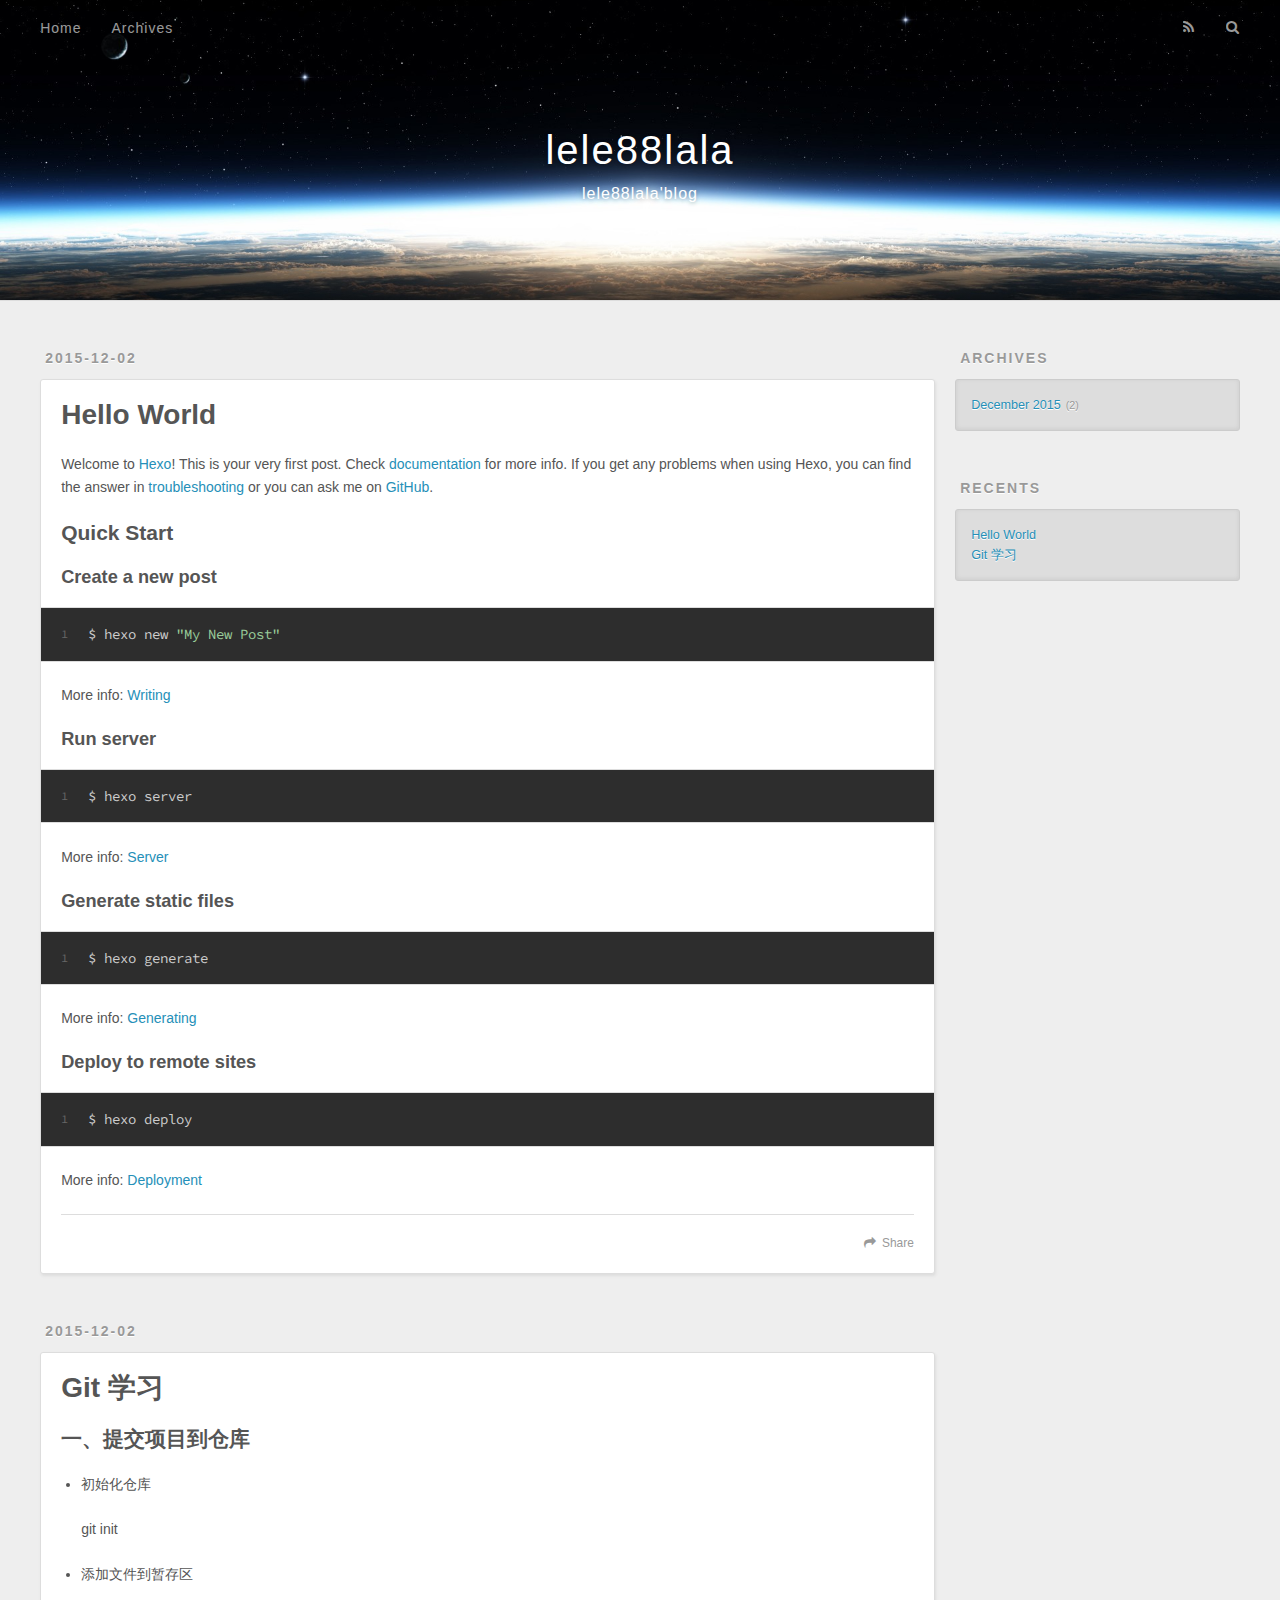
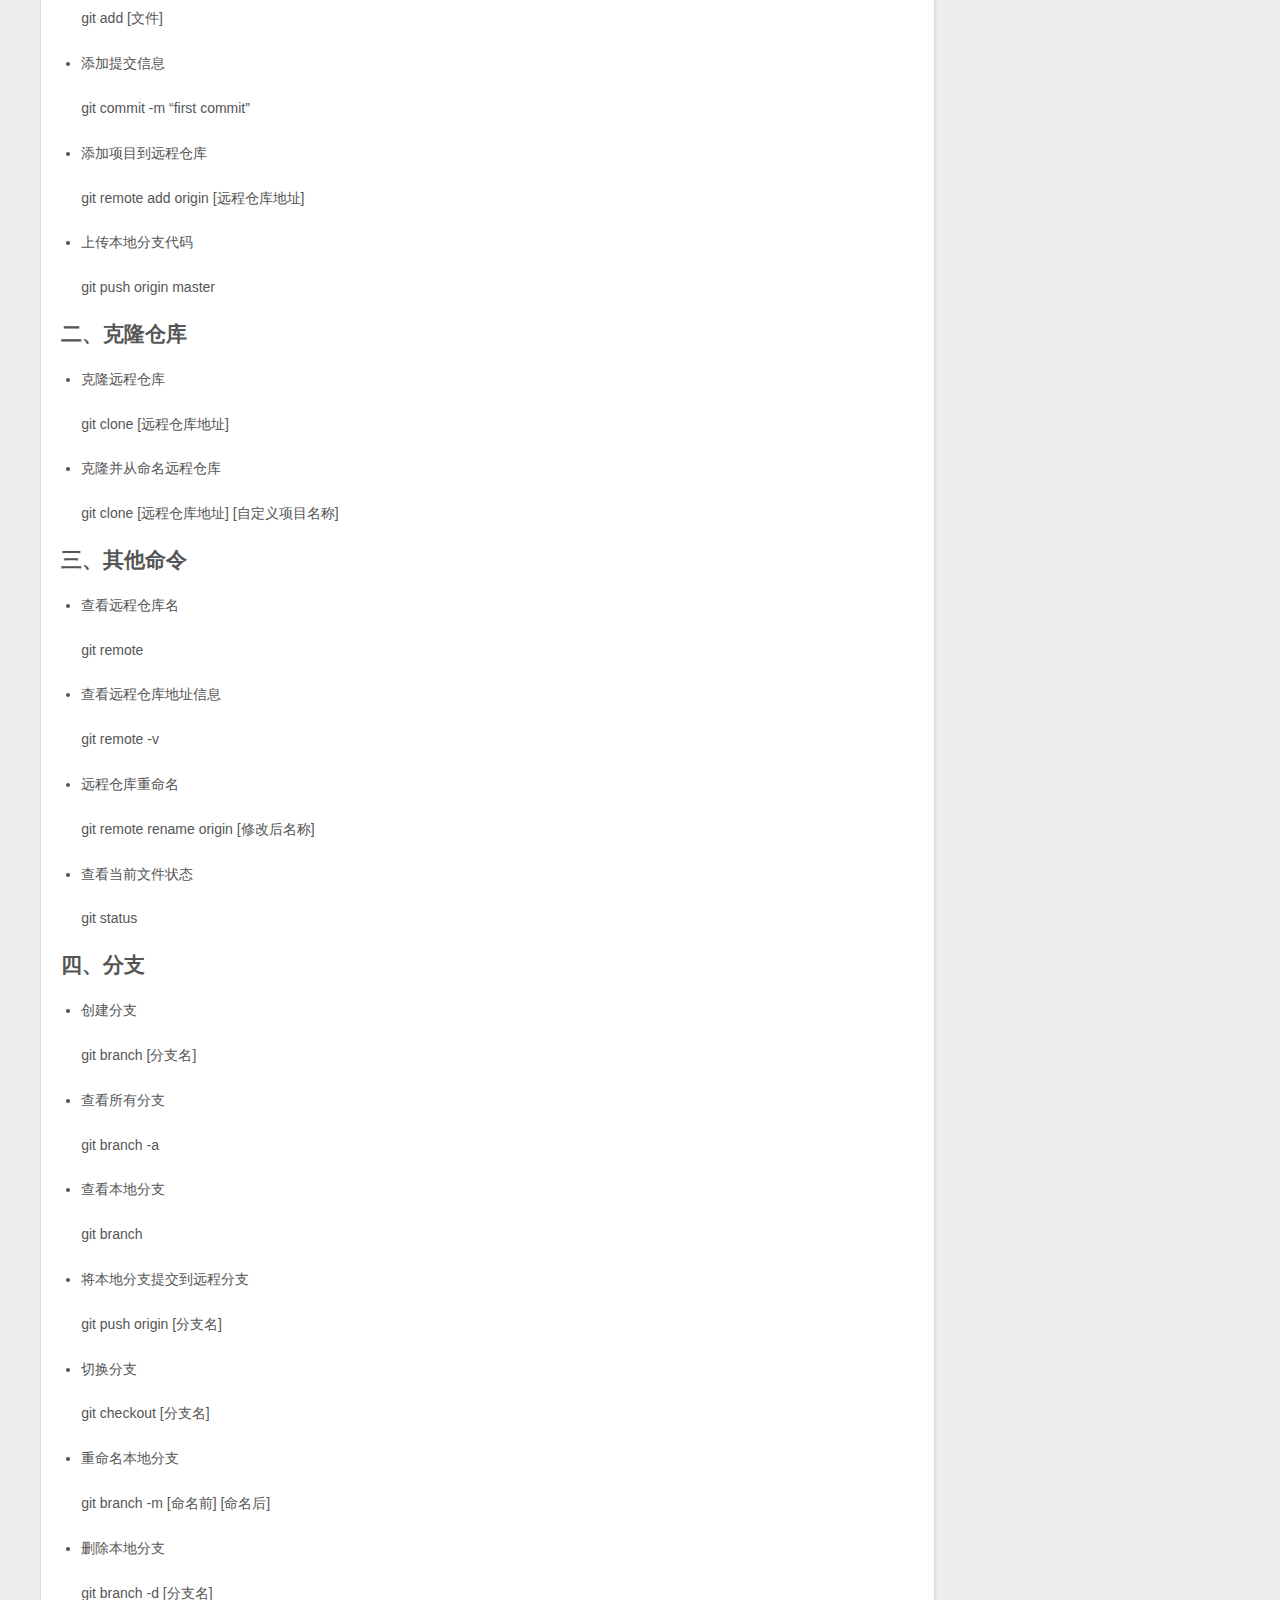
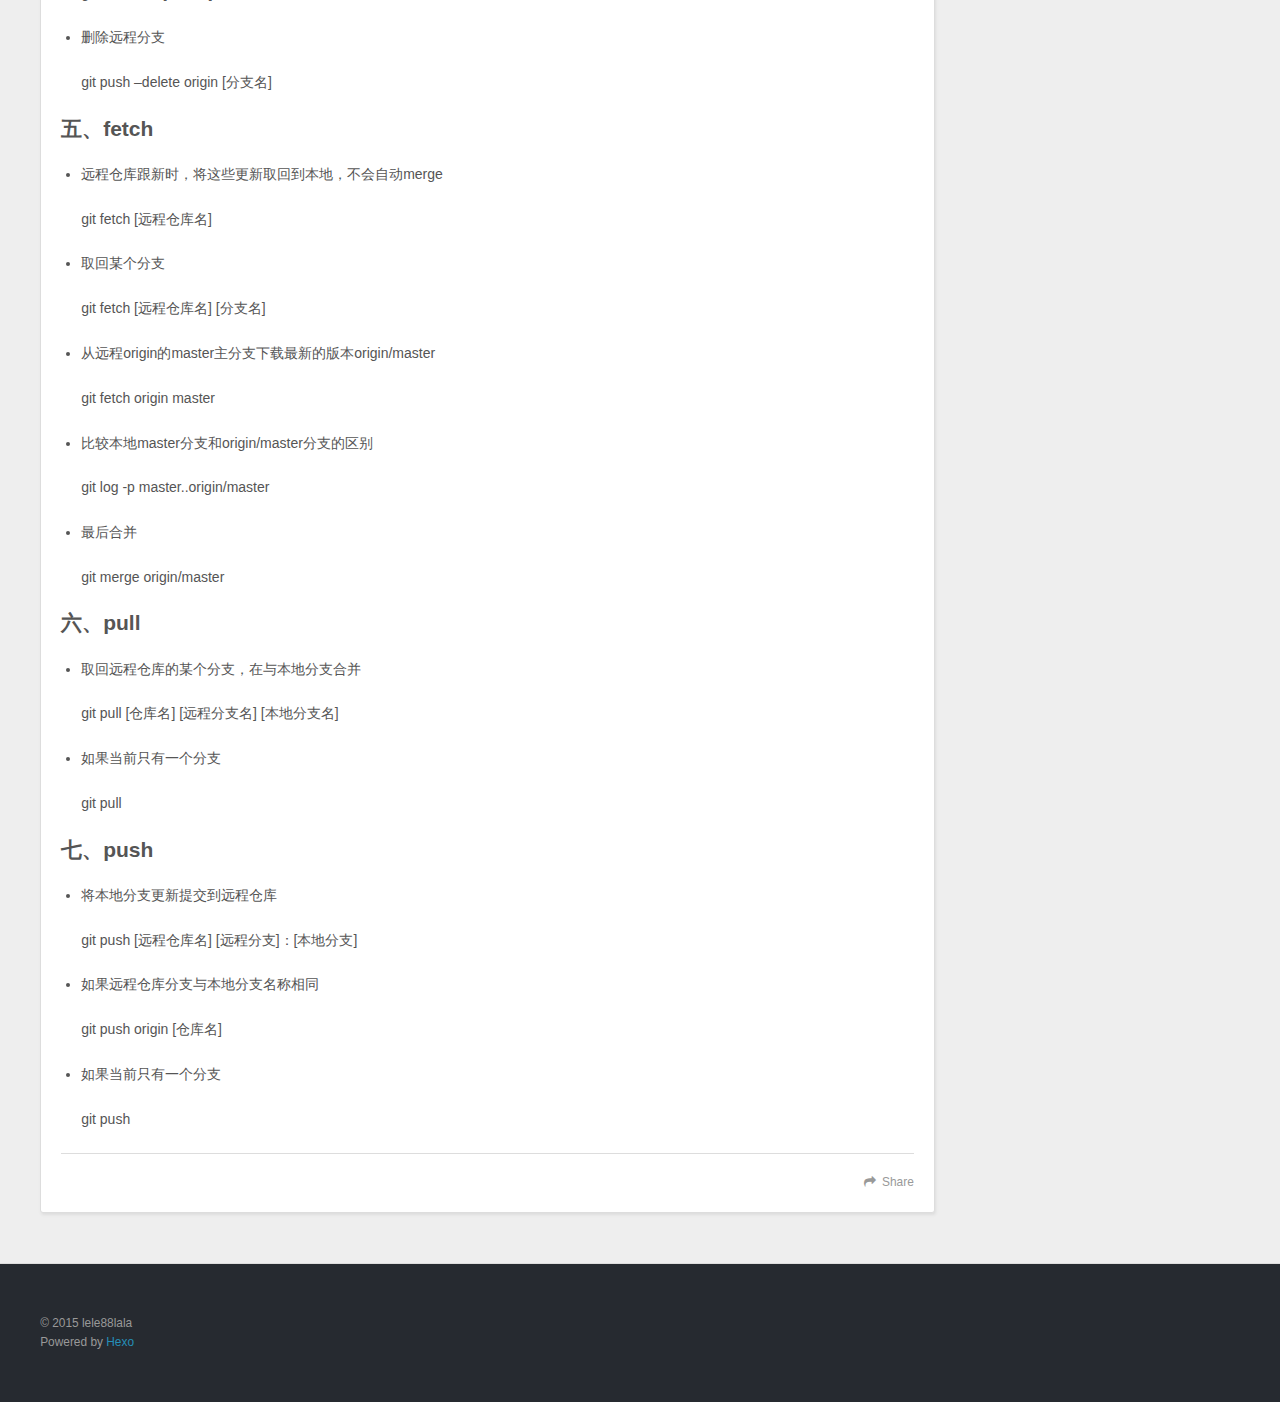
==== commit 0ccc6858: "Site updated: 2015-12-02 14:02:38" ====
--- a/index.html
+++ b/index.html
@@ -36,6 +36,10 @@
         <a href="/" id="logo">lele88lala</a>
       </h1>
       
+        <h2 id="subtitle-wrap">
+          <a href="/" id="subtitle">lele88lala&#39;blog</a>
+        </h2>
+      
     </div>
     <div id="header-inner" class="inner">
       <nav id="main-nav">
@@ -96,7 +100,7 @@
       
     </div>
     <footer class="article-footer">
-      <a data-url="http://yoursite.com/2015/12/02/hello-world/" data-id="cihodvhrj0001gwv67o677mj0" class="article-share-link">Share</a>
+      <a data-url="http://yoursite.com/2015/12/02/hello-world/" data-id="cihoepmsc0001lcv6vdzeass3" class="article-share-link">Share</a>
       
       
     </footer>
@@ -233,7 +237,7 @@
       
     </div>
     <footer class="article-footer">
-      <a data-url="http://yoursite.com/2015/12/02/Git-学习/" data-id="cihodvhr20000gwv6azbgsfvy" class="article-share-link">Share</a>
+      <a data-url="http://yoursite.com/2015/12/02/Git-学习/" data-id="cihoepmrq0000lcv6wqfwmpz6" class="article-share-link">Share</a>
       
       
     </footer>
@@ -289,7 +293,7 @@
   
   <div class="outer">
     <div id="footer-info" class="inner">
-      &copy; 2015 John Doe<br>
+      &copy; 2015 lele88lala<br>
       Powered by <a href="http://hexo.io/" target="_blank">Hexo</a>
     </div>
   </div>
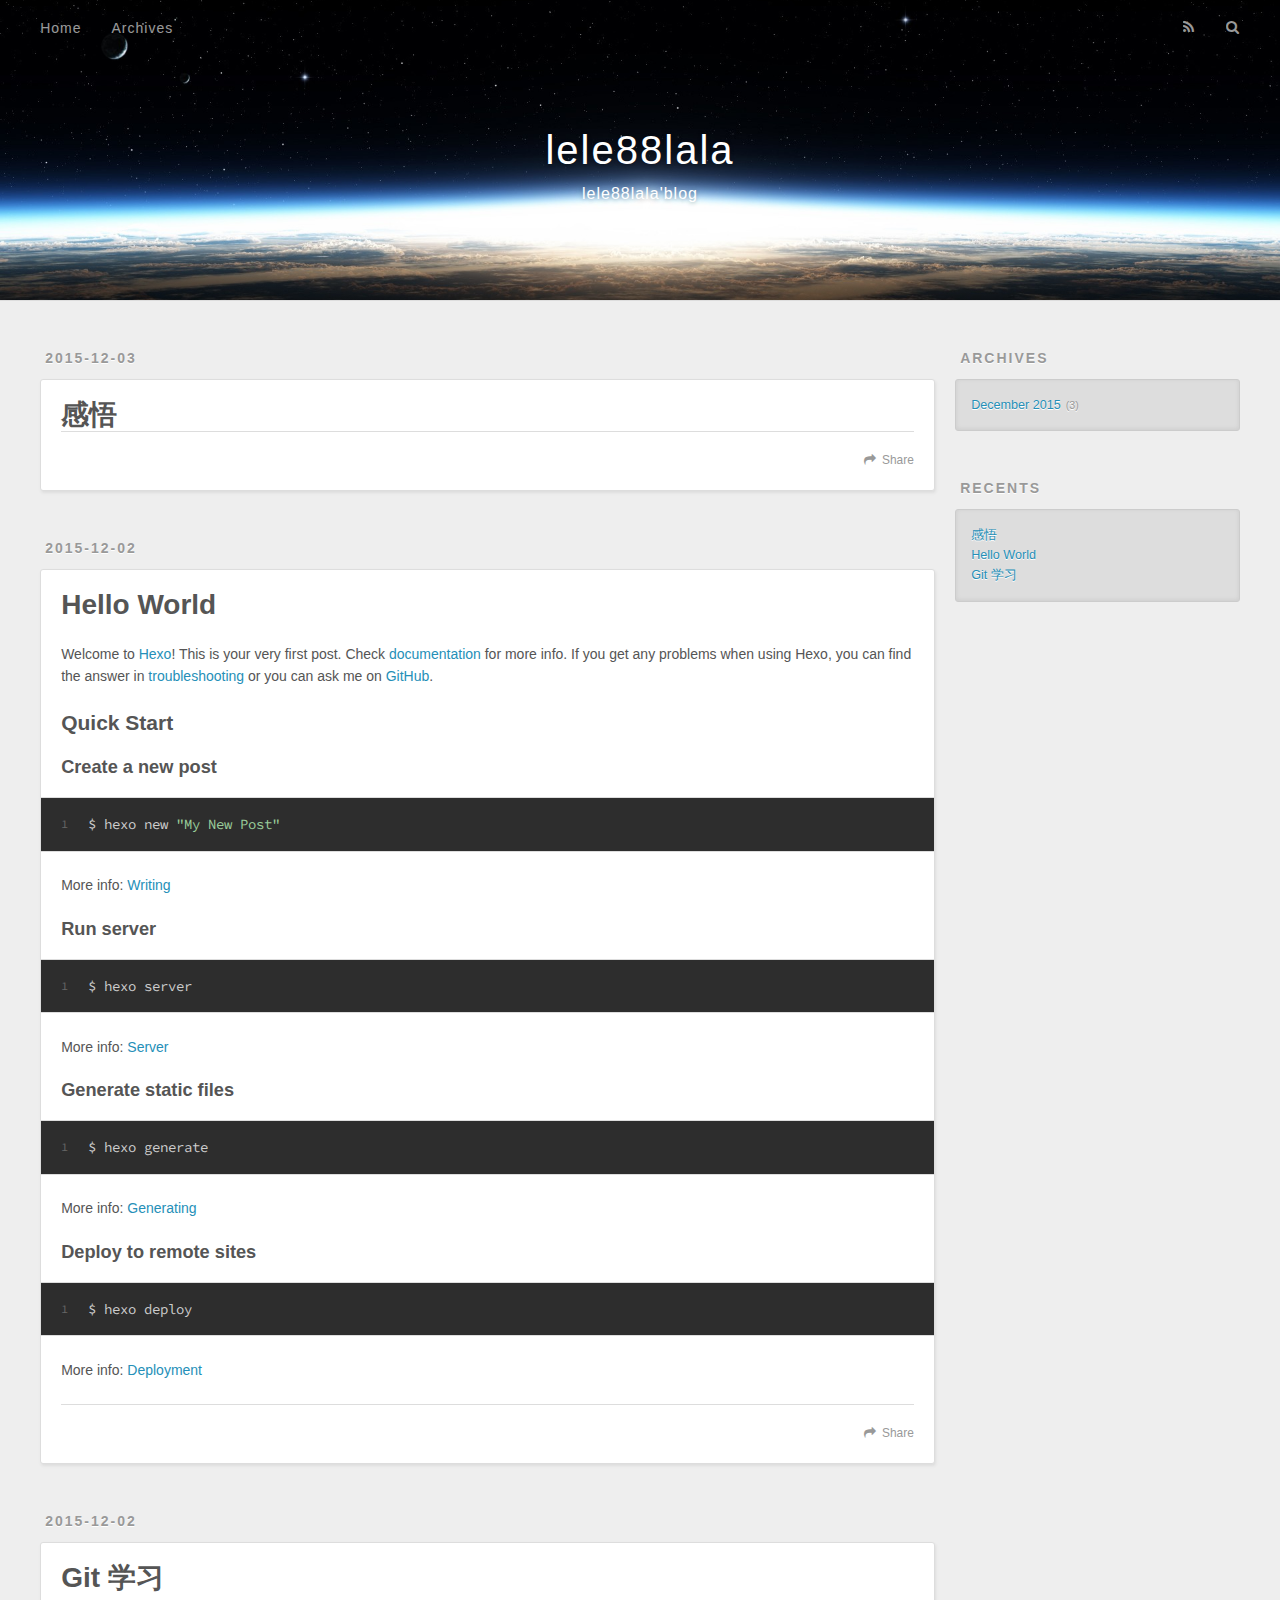
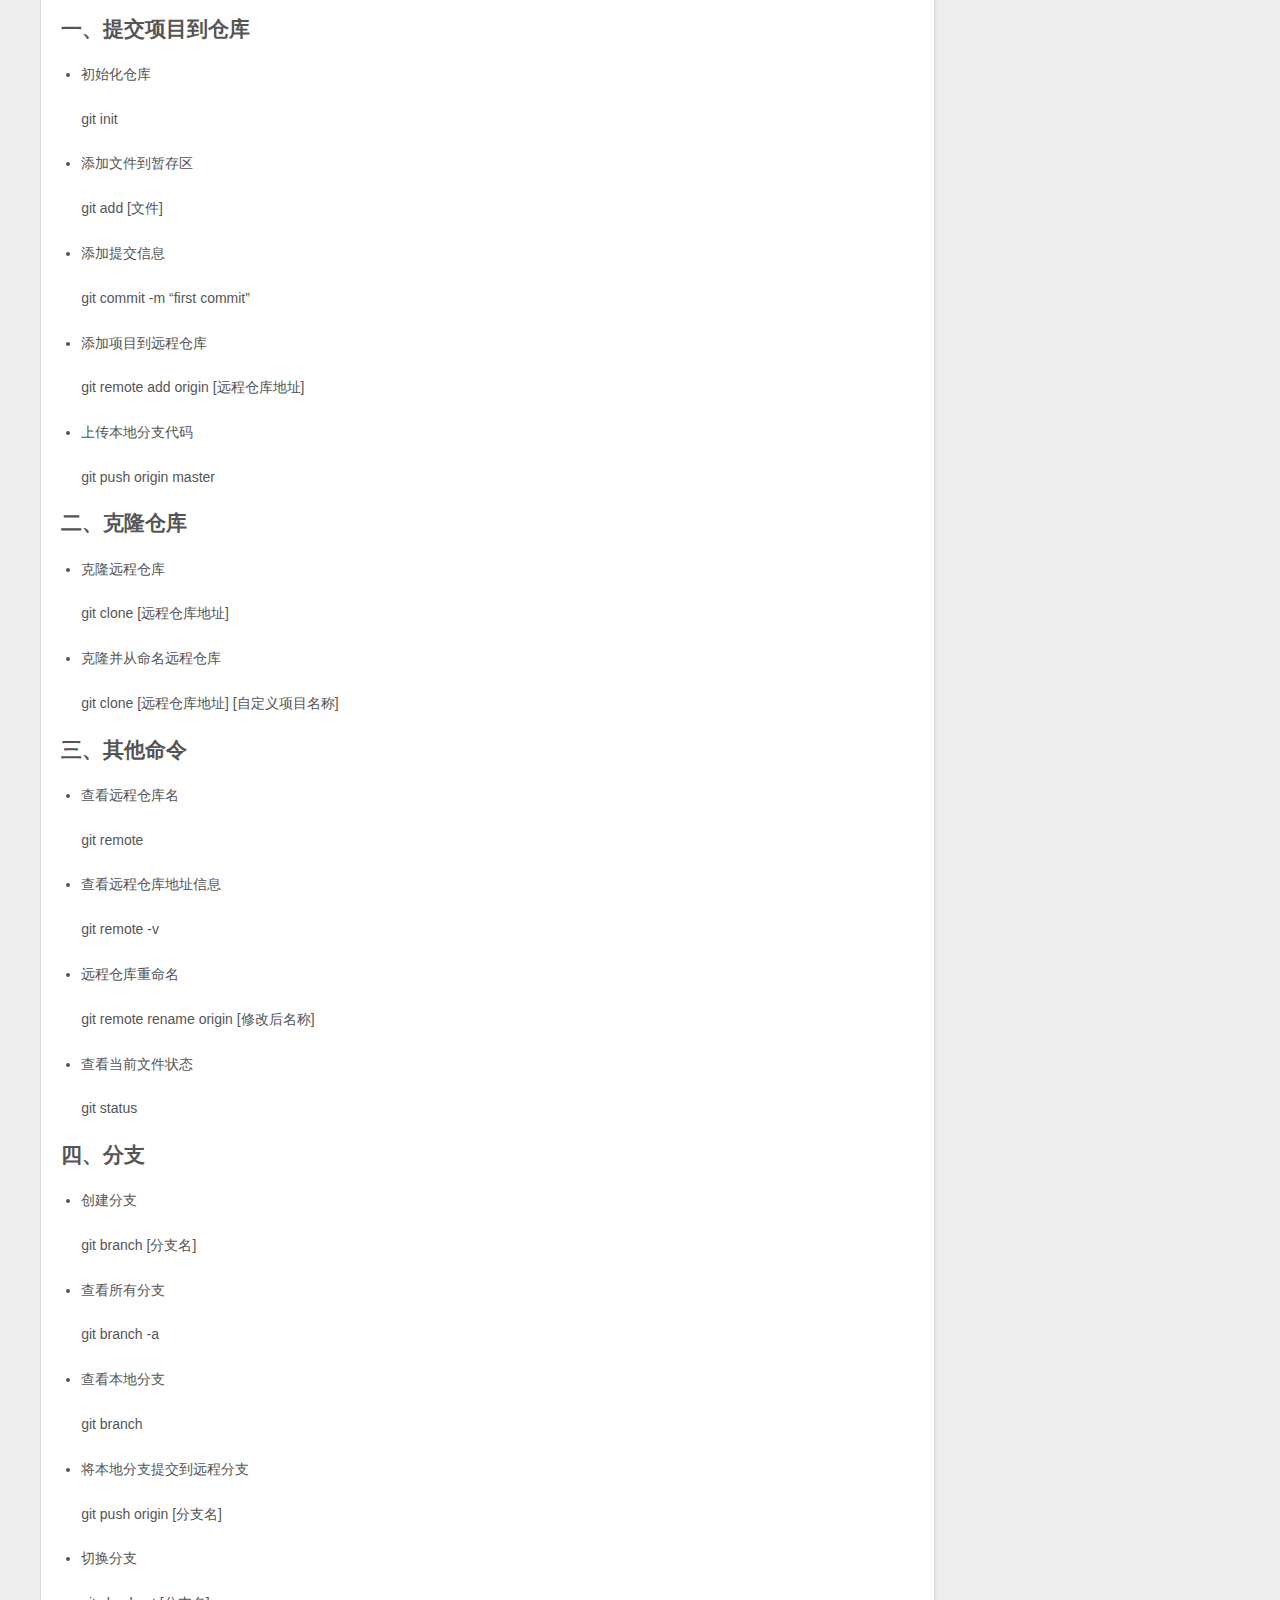
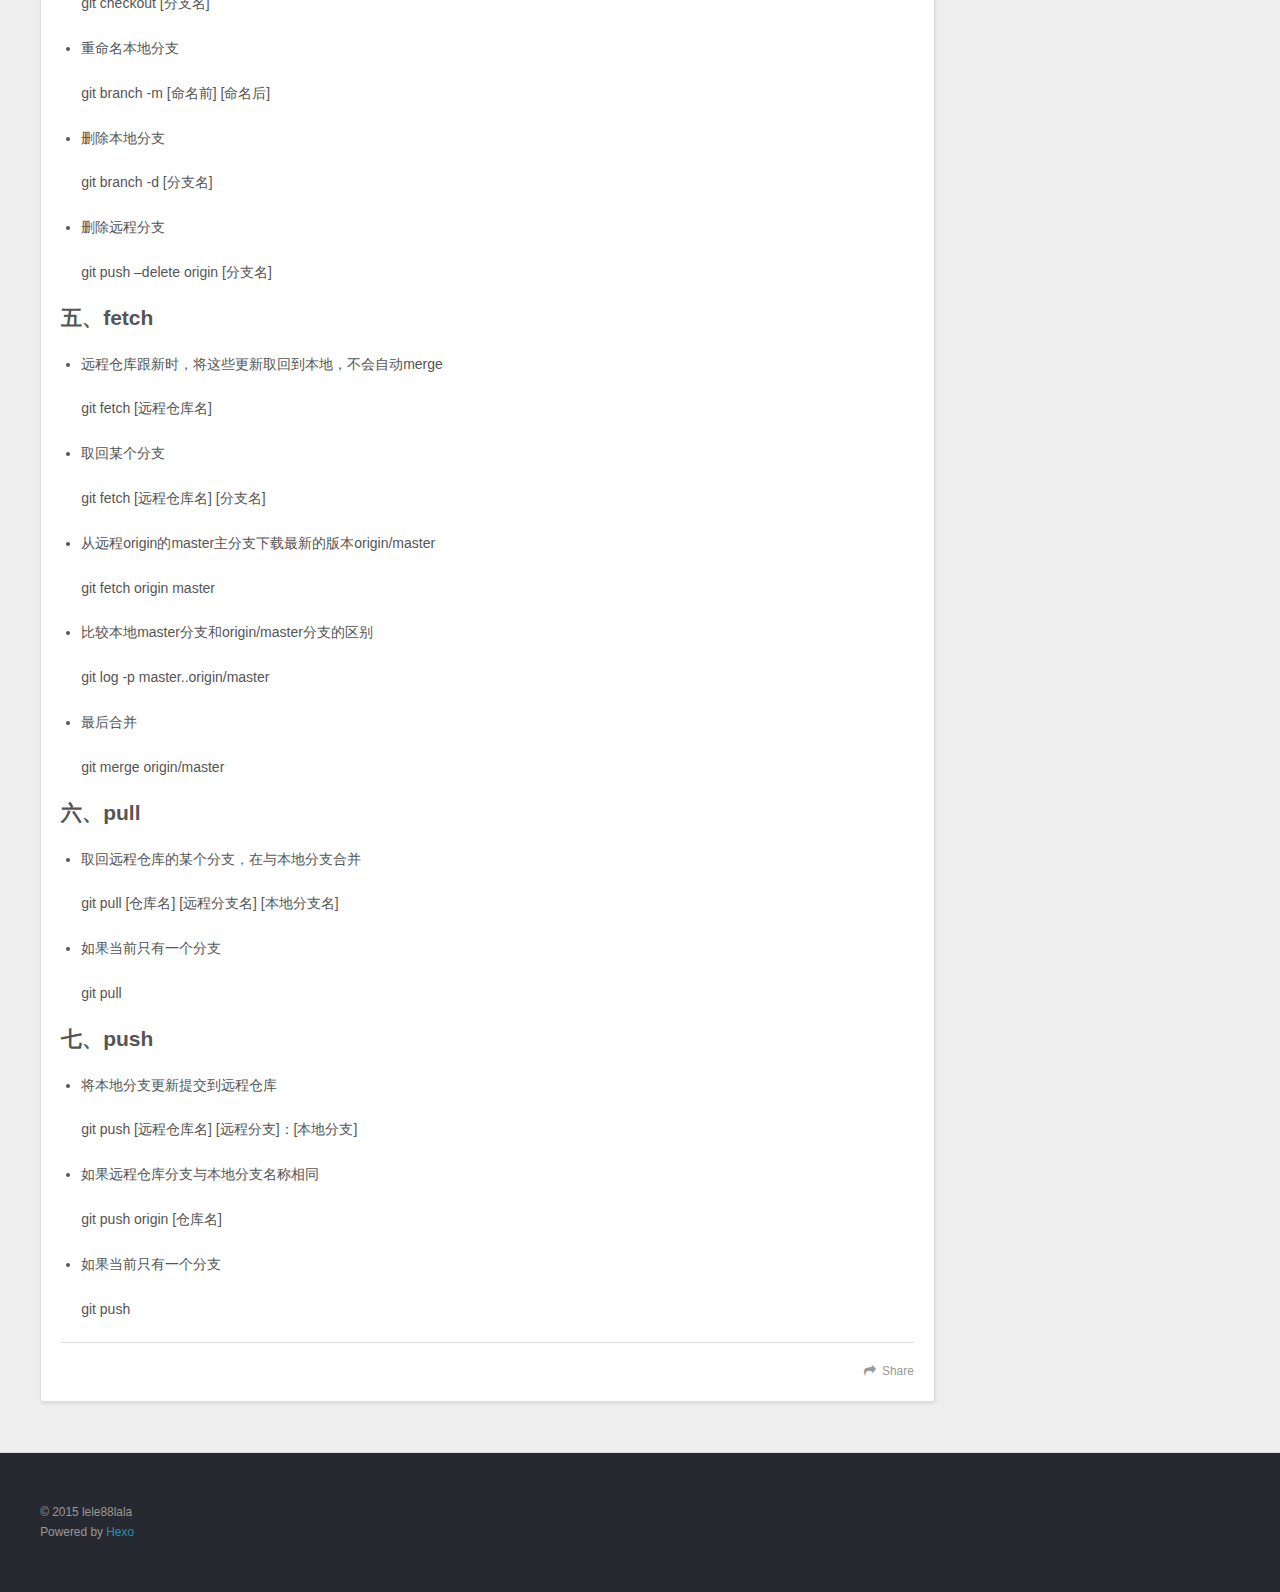
==== commit f17c7dac: "Site updated: 2015-12-03 12:10:02" ====
--- a/index.html
+++ b/index.html
@@ -65,6 +65,42 @@
       <div class="outer">
         <section id="main">
   
+    <article id="post-感悟" class="article article-type-post" itemscope itemprop="blogPost">
+  <div class="article-meta">
+    <a href="/2015/12/03/感悟/" class="article-date">
+  <time datetime="2015-12-03T04:07:00.000Z" itemprop="datePublished">2015-12-03</time>
+</a>
+    
+  </div>
+  <div class="article-inner">
+    
+    
+      <header class="article-header">
+        
+  
+    <h1 itemprop="name">
+      <a class="article-title" href="/2015/12/03/感悟/">感悟</a>
+    </h1>
+  
+
+      </header>
+    
+    <div class="article-entry" itemprop="articleBody">
+      
+        
+      
+    </div>
+    <footer class="article-footer">
+      <a data-url="http://yoursite.com/2015/12/03/感悟/" data-id="cihpq4f8c000108v68fvaklco" class="article-share-link">Share</a>
+      
+      
+    </footer>
+  </div>
+  
+</article>
+
+
+  
     <article id="post-hello-world" class="article article-type-post" itemscope itemprop="blogPost">
   <div class="article-meta">
     <a href="/2015/12/02/hello-world/" class="article-date">
@@ -100,7 +136,7 @@
       
     </div>
     <footer class="article-footer">
-      <a data-url="http://yoursite.com/2015/12/02/hello-world/" data-id="cihoepmsc0001lcv6vdzeass3" class="article-share-link">Share</a>
+      <a data-url="http://yoursite.com/2015/12/02/hello-world/" data-id="cihpq4f8g000208v6m0zf165n" class="article-share-link">Share</a>
       
       
     </footer>
@@ -237,7 +273,7 @@
       
     </div>
     <footer class="article-footer">
-      <a data-url="http://yoursite.com/2015/12/02/Git-学习/" data-id="cihoepmrq0000lcv6wqfwmpz6" class="article-share-link">Share</a>
+      <a data-url="http://yoursite.com/2015/12/02/Git-学习/" data-id="cihpq4f7n000008v6lkreibvb" class="article-share-link">Share</a>
       
       
     </footer>
@@ -262,7 +298,7 @@
   <div class="widget-wrap">
     <h3 class="widget-title">Archives</h3>
     <div class="widget">
-      <ul class="archive-list"><li class="archive-list-item"><a class="archive-list-link" href="/archives/2015/12/">December 2015</a><span class="archive-list-count">2</span></li></ul>
+      <ul class="archive-list"><li class="archive-list-item"><a class="archive-list-link" href="/archives/2015/12/">December 2015</a><span class="archive-list-count">3</span></li></ul>
     </div>
   </div>
 
@@ -274,6 +310,10 @@
       <ul>
         
           <li>
+            <a href="/2015/12/03/感悟/">感悟</a>
+          </li>
+        
+          <li>
             <a href="/2015/12/02/hello-world/">Hello World</a>
           </li>
         
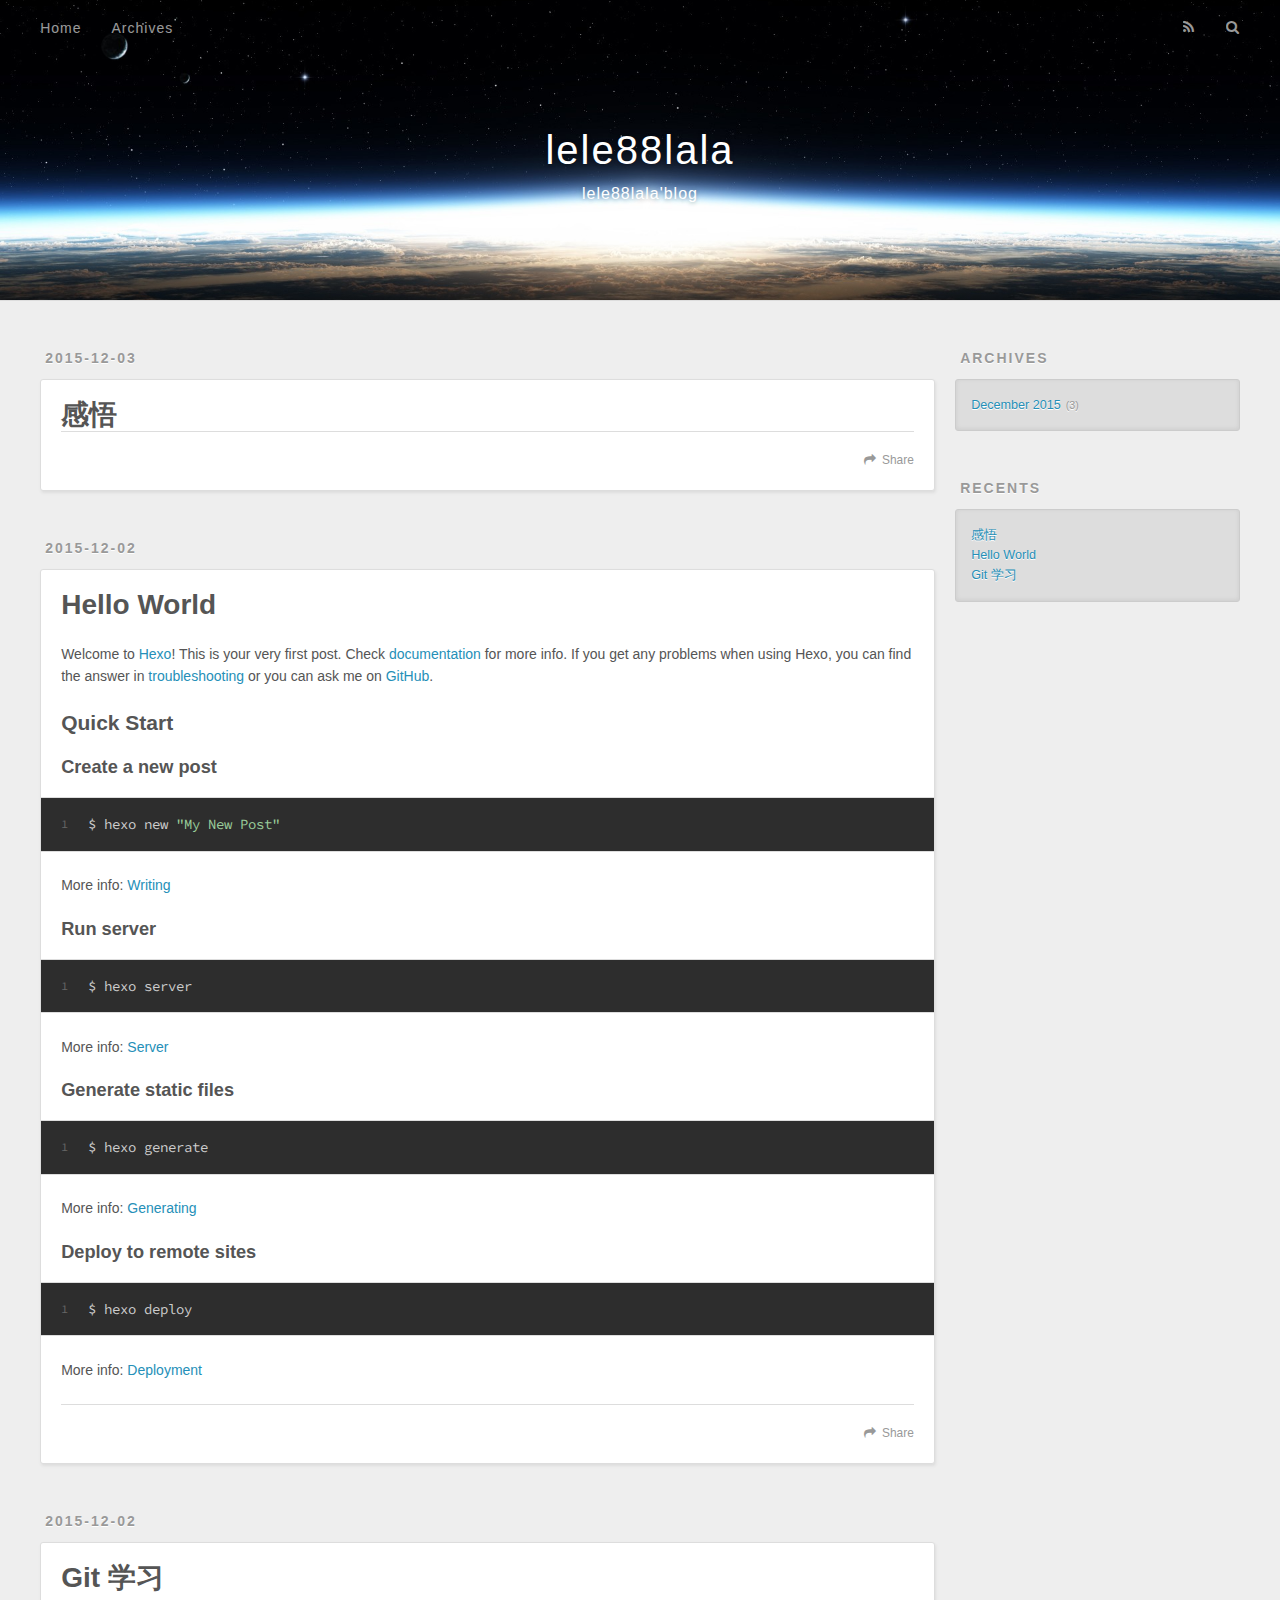
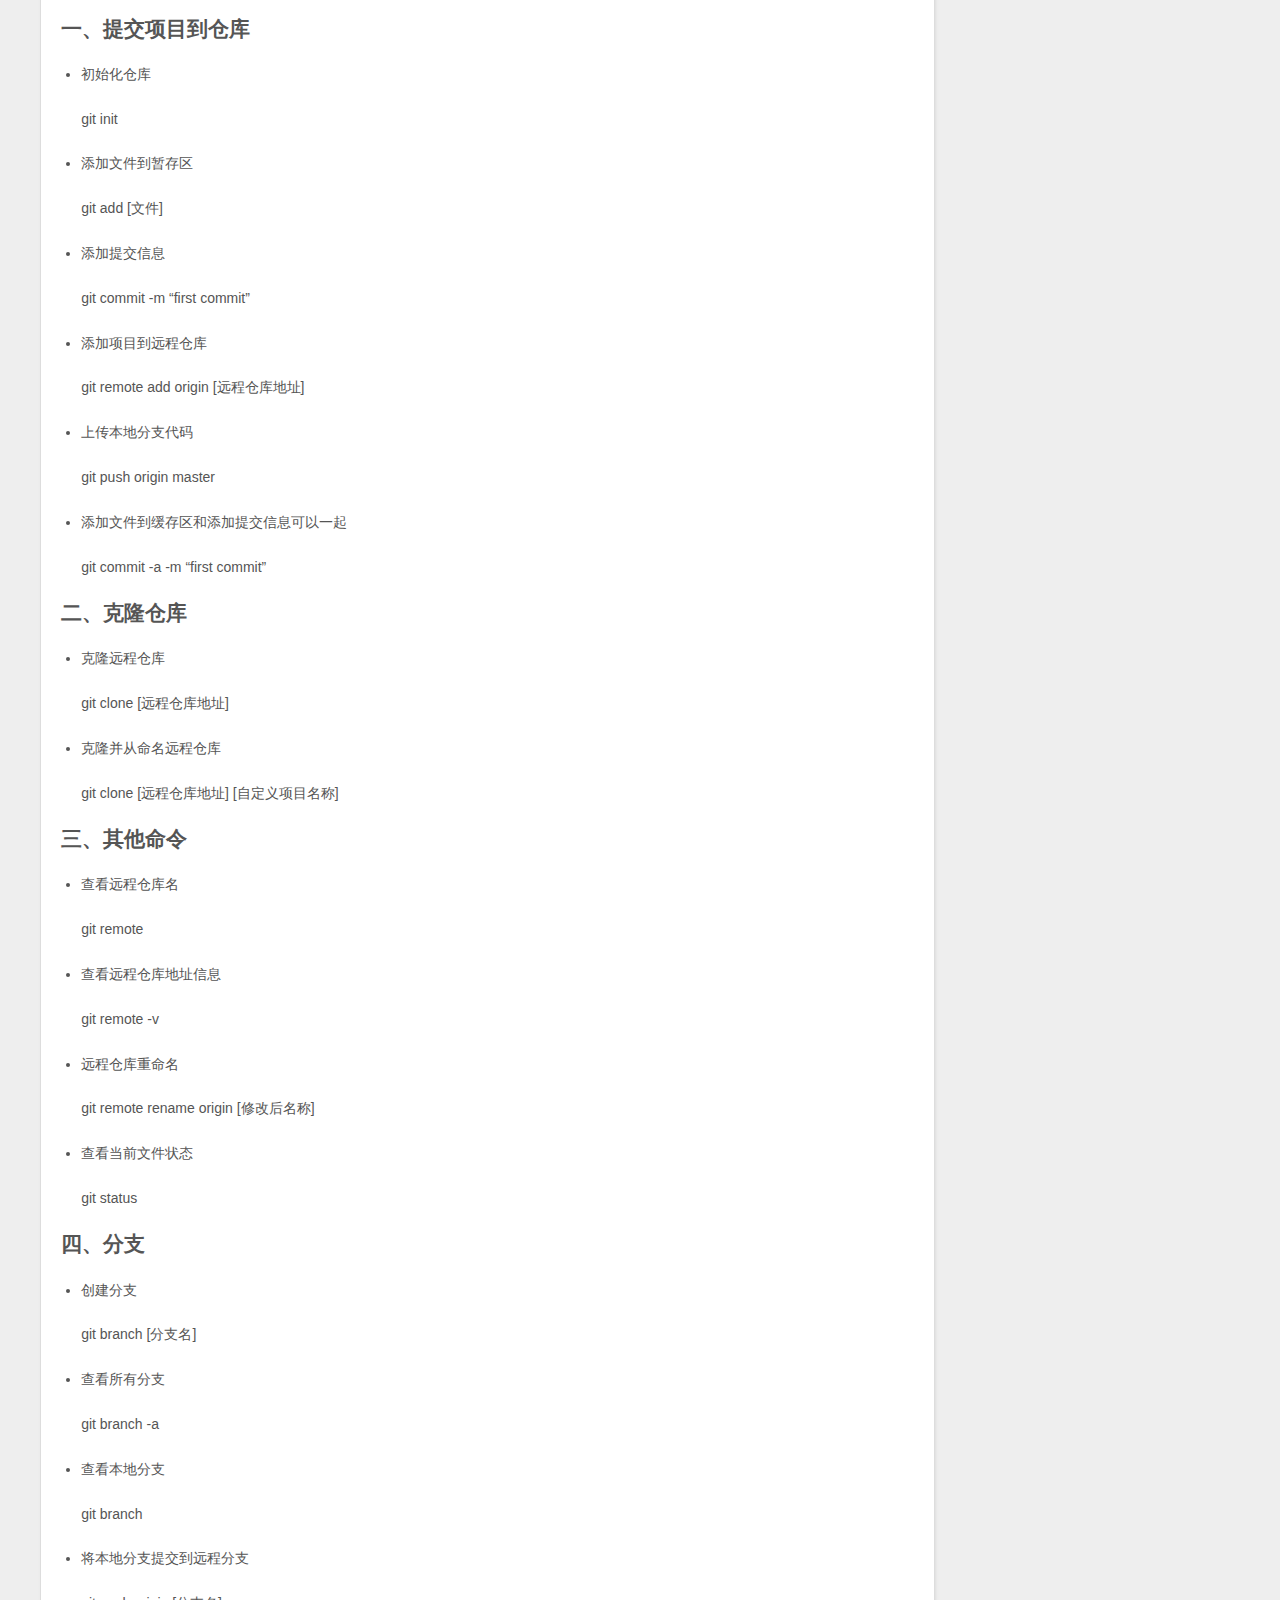
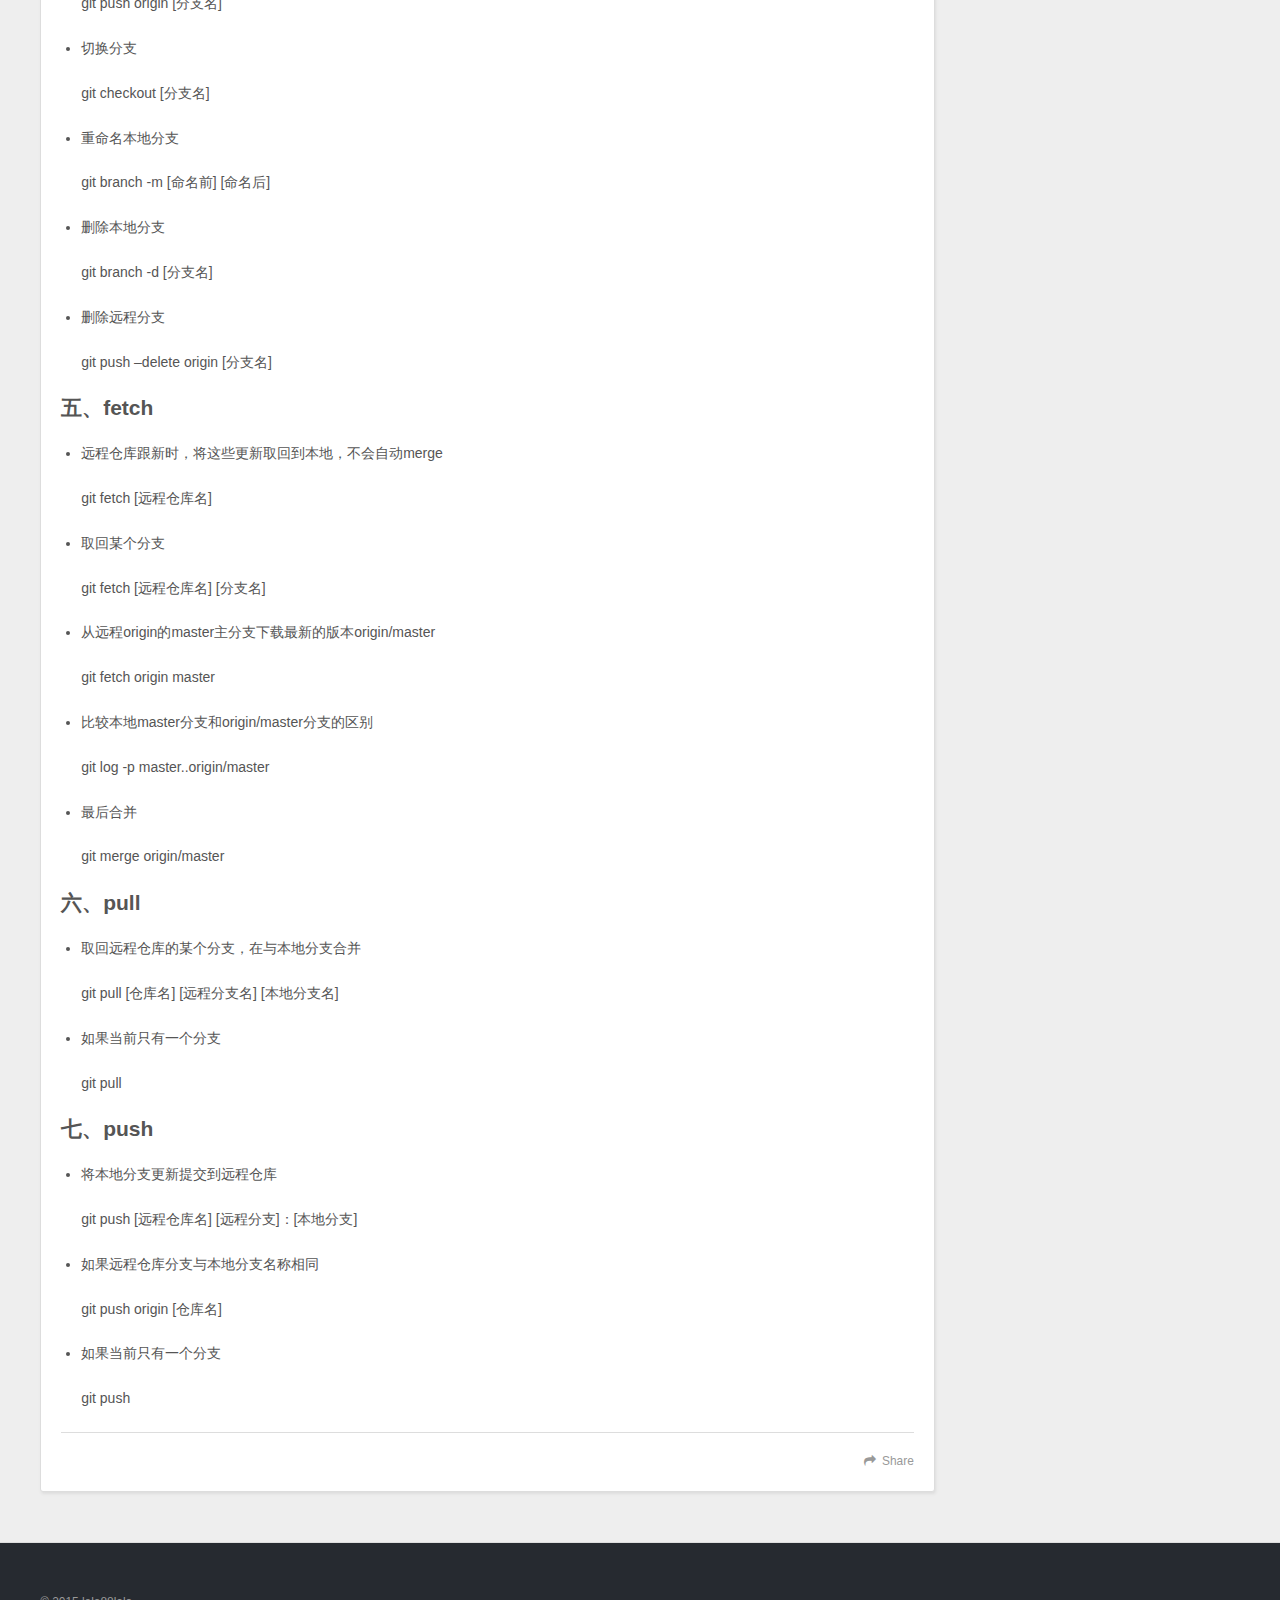
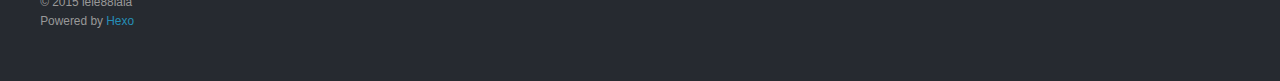
==== commit 021cee87: "Site updated: 2015-12-03 12:51:01" ====
--- a/index.html
+++ b/index.html
@@ -91,7 +91,7 @@
       
     </div>
     <footer class="article-footer">
-      <a data-url="http://yoursite.com/2015/12/03/感悟/" data-id="cihpq4f8c000108v68fvaklco" class="article-share-link">Share</a>
+      <a data-url="http://yoursite.com/2015/12/03/感悟/" data-id="cihprlc7c0001sov6xj65cm8b" class="article-share-link">Share</a>
       
       
     </footer>
@@ -136,7 +136,7 @@
       
     </div>
     <footer class="article-footer">
-      <a data-url="http://yoursite.com/2015/12/02/hello-world/" data-id="cihpq4f8g000208v6m0zf165n" class="article-share-link">Share</a>
+      <a data-url="http://yoursite.com/2015/12/02/hello-world/" data-id="cihprlc7f0002sov6e7sr3iju" class="article-share-link">Share</a>
       
       
     </footer>
@@ -184,6 +184,9 @@
 <li><p>上传本地分支代码</p>
 <p>   git push origin master</p>
 </li>
+<li><p>添加文件到缓存区和添加提交信息可以一起</p>
+<p>   git commit -a -m “first commit” </p>
+</li>
 </ul>
 <h2 id="二、克隆仓库">二、克隆仓库</h2><ul>
 <li><p>克隆远程仓库</p>
@@ -273,7 +276,7 @@
       
     </div>
     <footer class="article-footer">
-      <a data-url="http://yoursite.com/2015/12/02/Git-学习/" data-id="cihpq4f7n000008v6lkreibvb" class="article-share-link">Share</a>
+      <a data-url="http://yoursite.com/2015/12/02/Git-学习/" data-id="cihprlc6v0000sov6fuxdmfi1" class="article-share-link">Share</a>
       
       
     </footer>
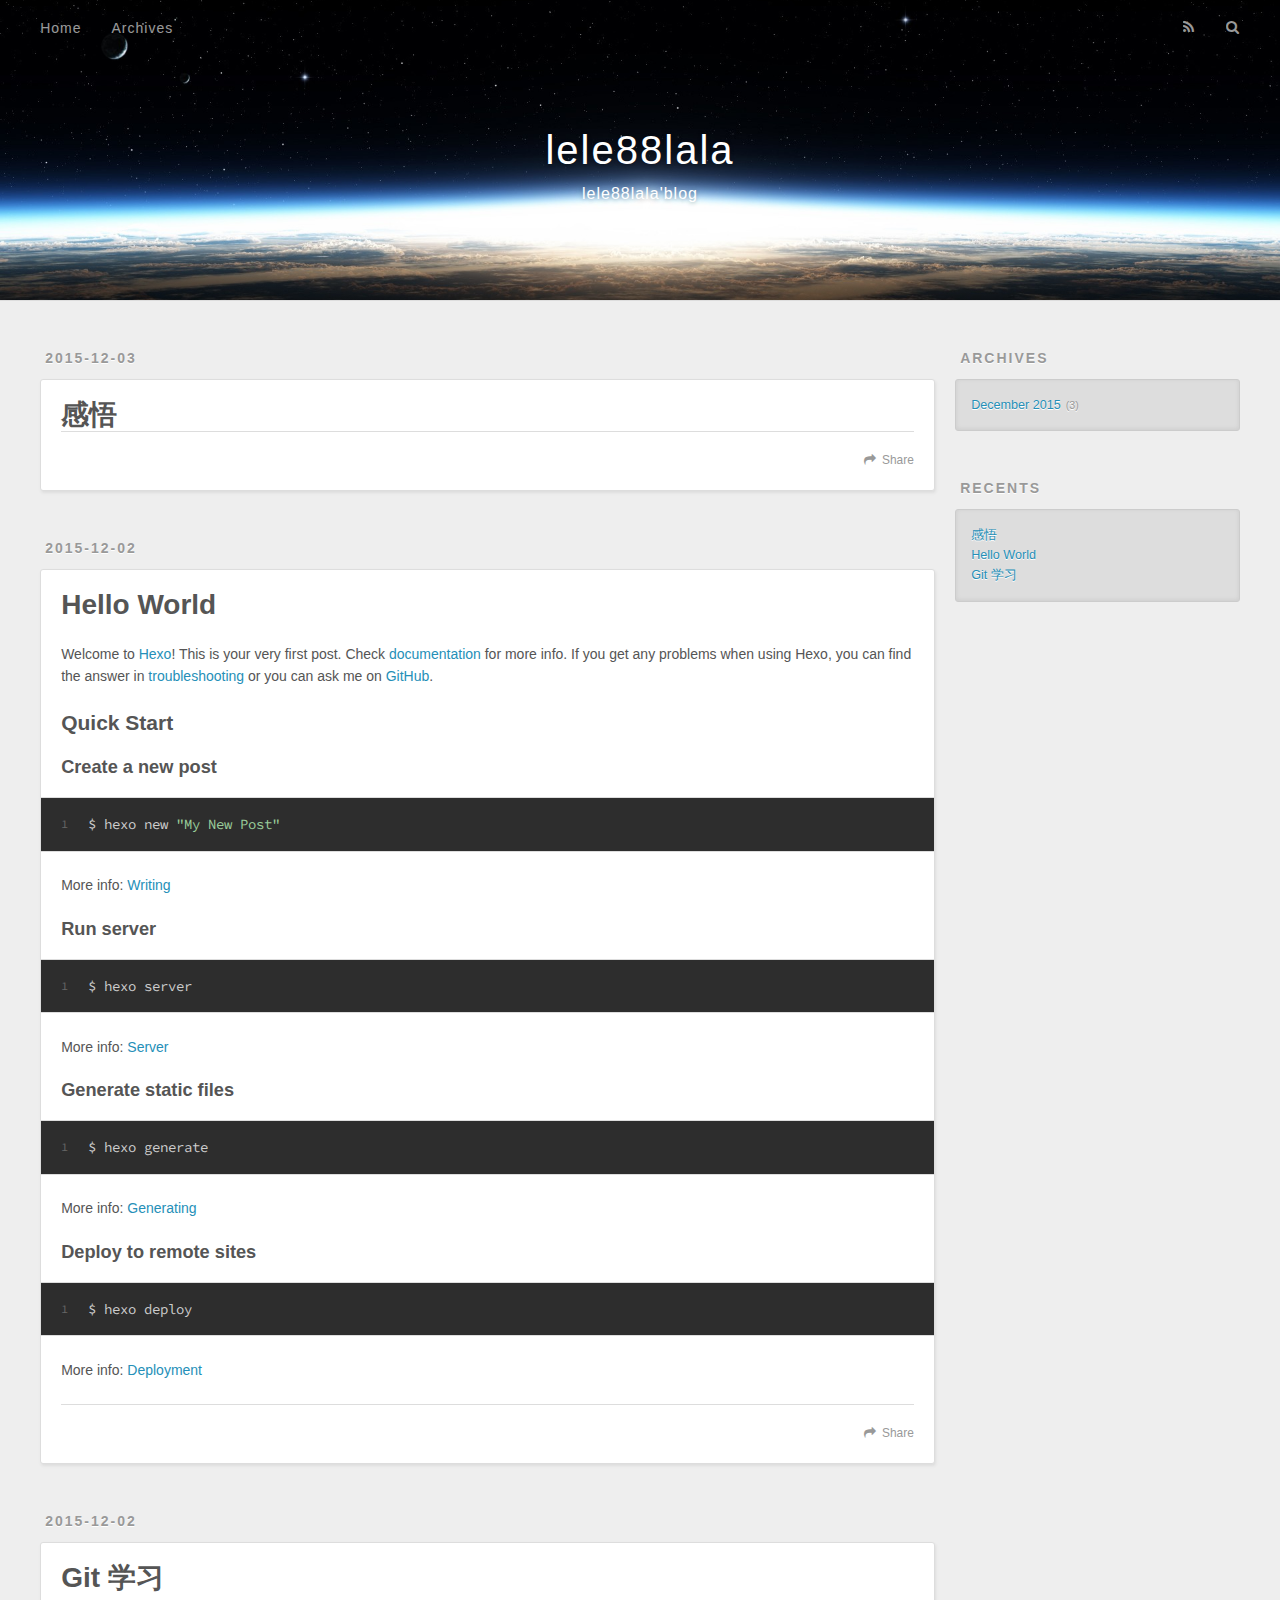
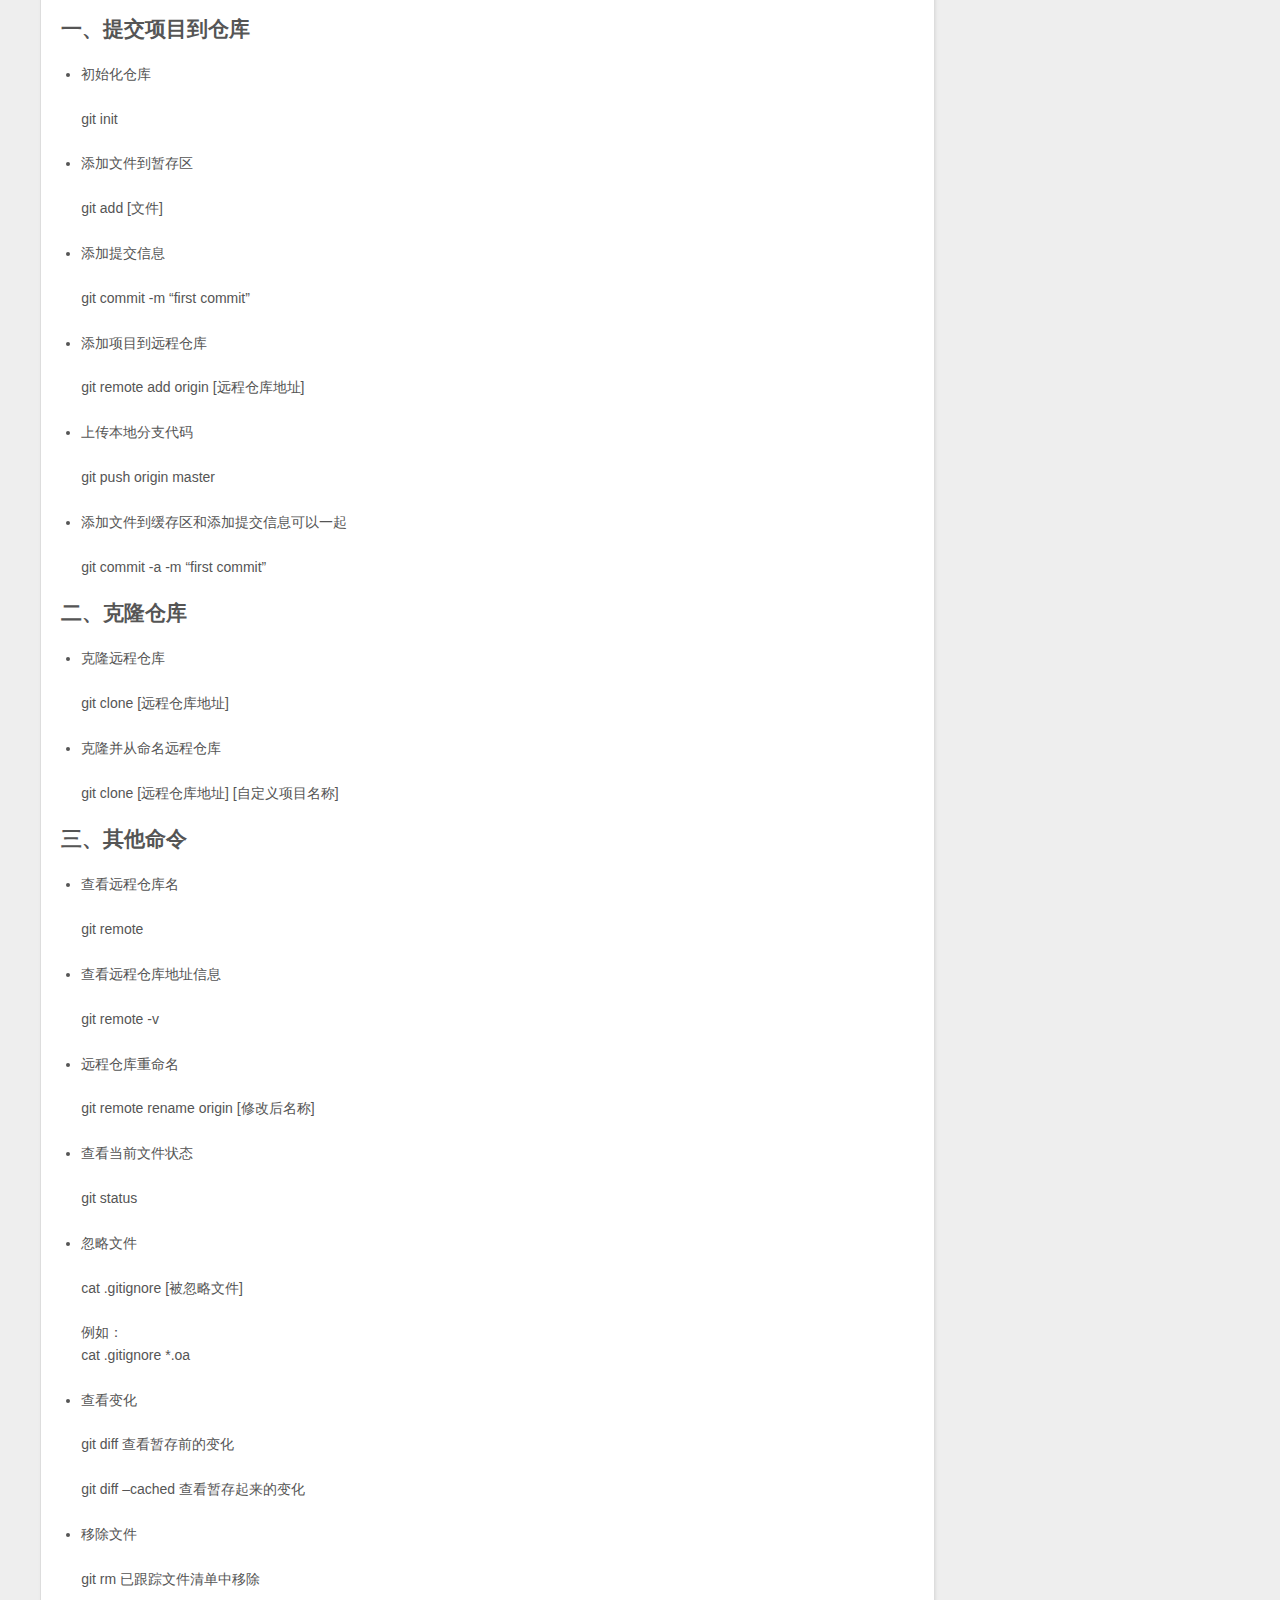
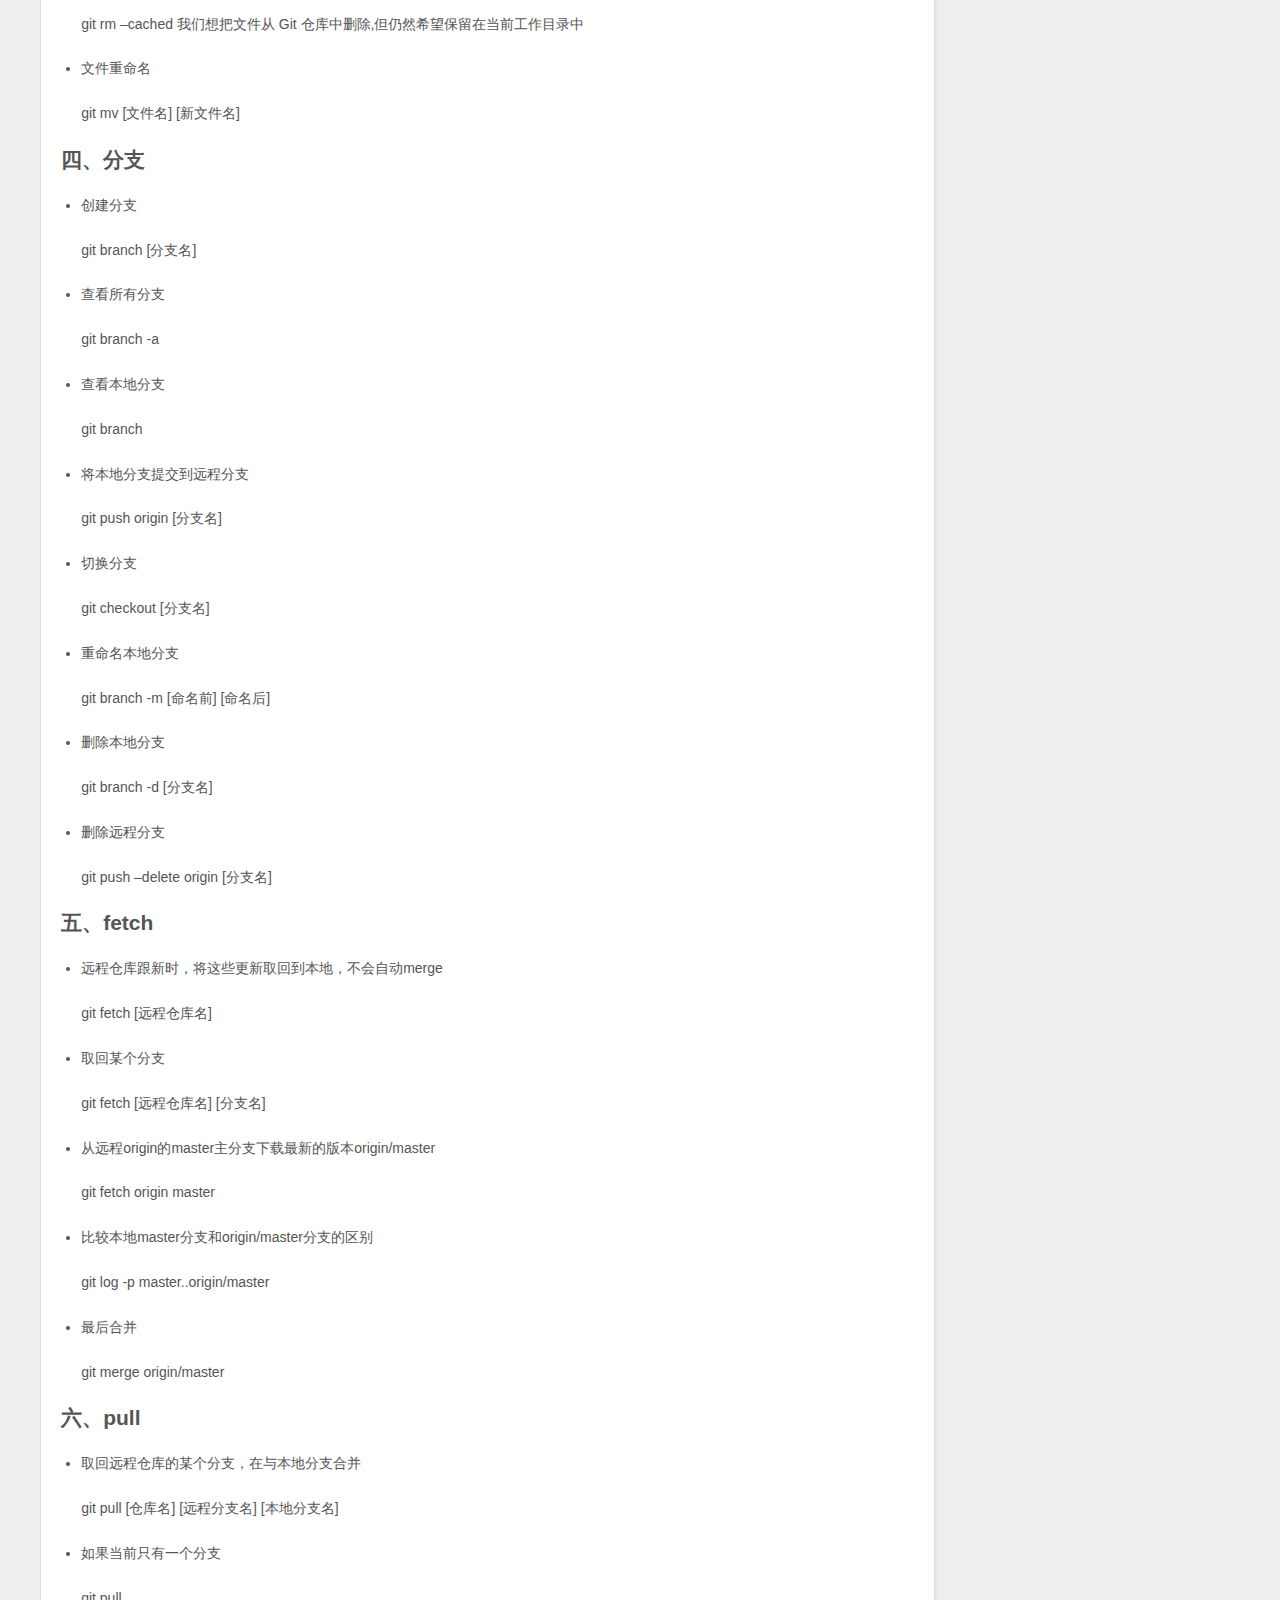
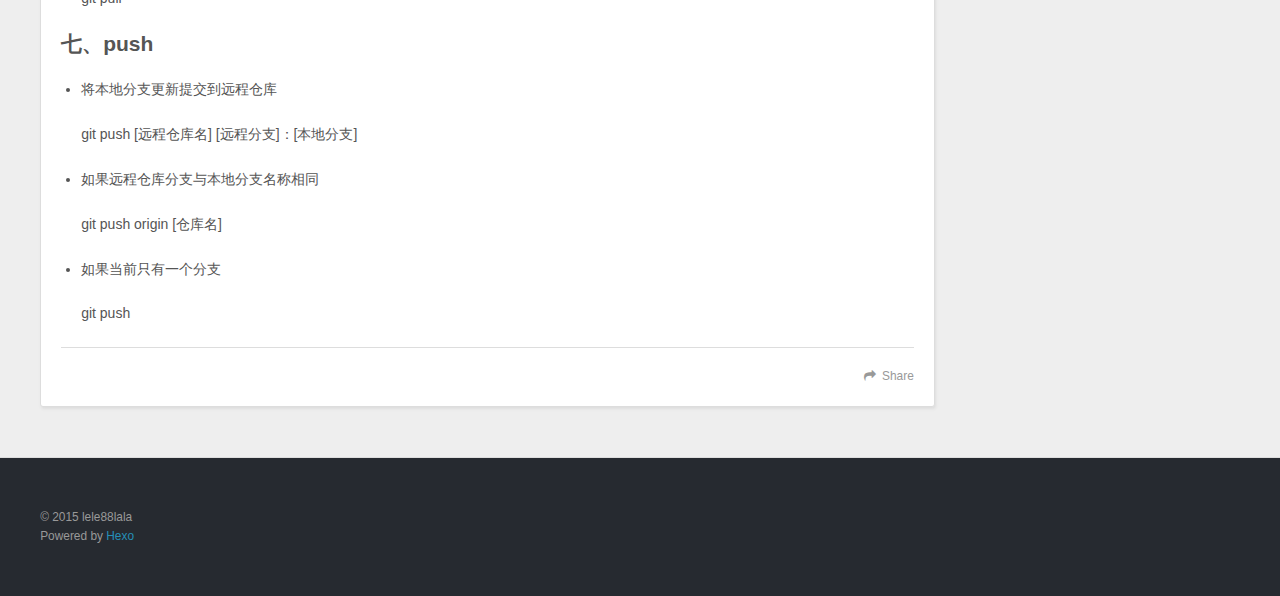
==== commit 79f3d85f: "Site updated: 2015-12-08 15:12:13" ====
--- a/index.html
+++ b/index.html
@@ -91,7 +91,7 @@
       
     </div>
     <footer class="article-footer">
-      <a data-url="http://yoursite.com/2015/12/03/感悟/" data-id="cihprlc7c0001sov6xj65cm8b" class="article-share-link">Share</a>
+      <a data-url="http://yoursite.com/2015/12/03/感悟/" data-id="cihx1tuck00017cv61nwge24a" class="article-share-link">Share</a>
       
       
     </footer>
@@ -136,7 +136,7 @@
       
     </div>
     <footer class="article-footer">
-      <a data-url="http://yoursite.com/2015/12/02/hello-world/" data-id="cihprlc7f0002sov6e7sr3iju" class="article-share-link">Share</a>
+      <a data-url="http://yoursite.com/2015/12/02/hello-world/" data-id="cihx1tuco00027cv6204yge69" class="article-share-link">Share</a>
       
       
     </footer>
@@ -209,6 +209,21 @@
 <li><p>查看当前文件状态</p>
 <p>   git status</p>
 </li>
+<li><p>忽略文件</p>
+<p>   cat  .gitignore [被忽略文件]</p>
+<p>   例如：<br>   cat  .gitignore *.oa</p>
+</li>
+<li><p>查看变化</p>
+<p>   git diff  查看暂存前的变化</p>
+<p>   git diff –cached 查看暂存起来的变化</p>
+</li>
+<li><p>移除文件</p>
+<p>   git rm  已跟踪文件清单中移除</p>
+<p>   git rm –cached 我们想把文件从 Git 仓库中删除,但仍然希望保留在当前工作目录中</p>
+</li>
+<li><p>文件重命名</p>
+<p>   git mv [文件名] [新文件名]</p>
+</li>
 </ul>
 <h2 id="四、分支">四、分支</h2><ul>
 <li><p>创建分支</p>
@@ -276,7 +291,7 @@
       
     </div>
     <footer class="article-footer">
-      <a data-url="http://yoursite.com/2015/12/02/Git-学习/" data-id="cihprlc6v0000sov6fuxdmfi1" class="article-share-link">Share</a>
+      <a data-url="http://yoursite.com/2015/12/02/Git-学习/" data-id="cihx1tubp00007cv6fv3s8ep6" class="article-share-link">Share</a>
       
       
     </footer>
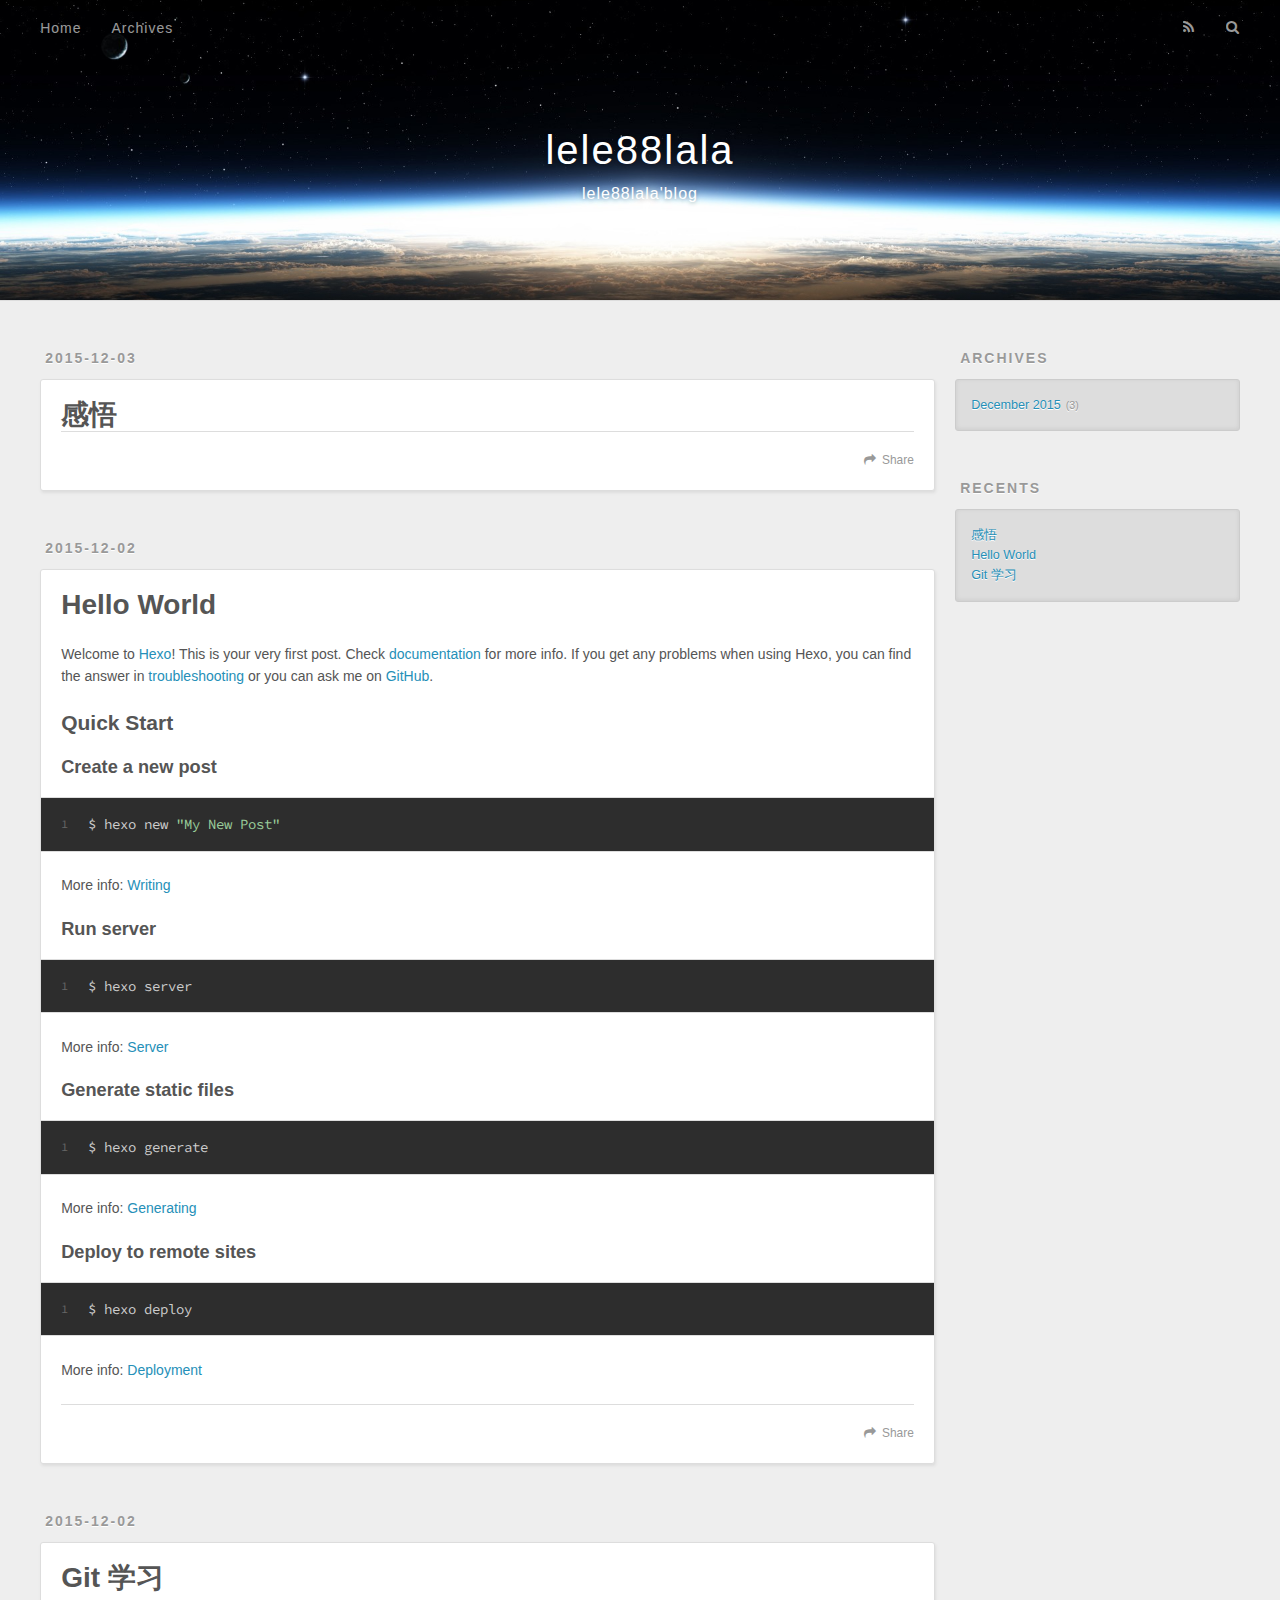
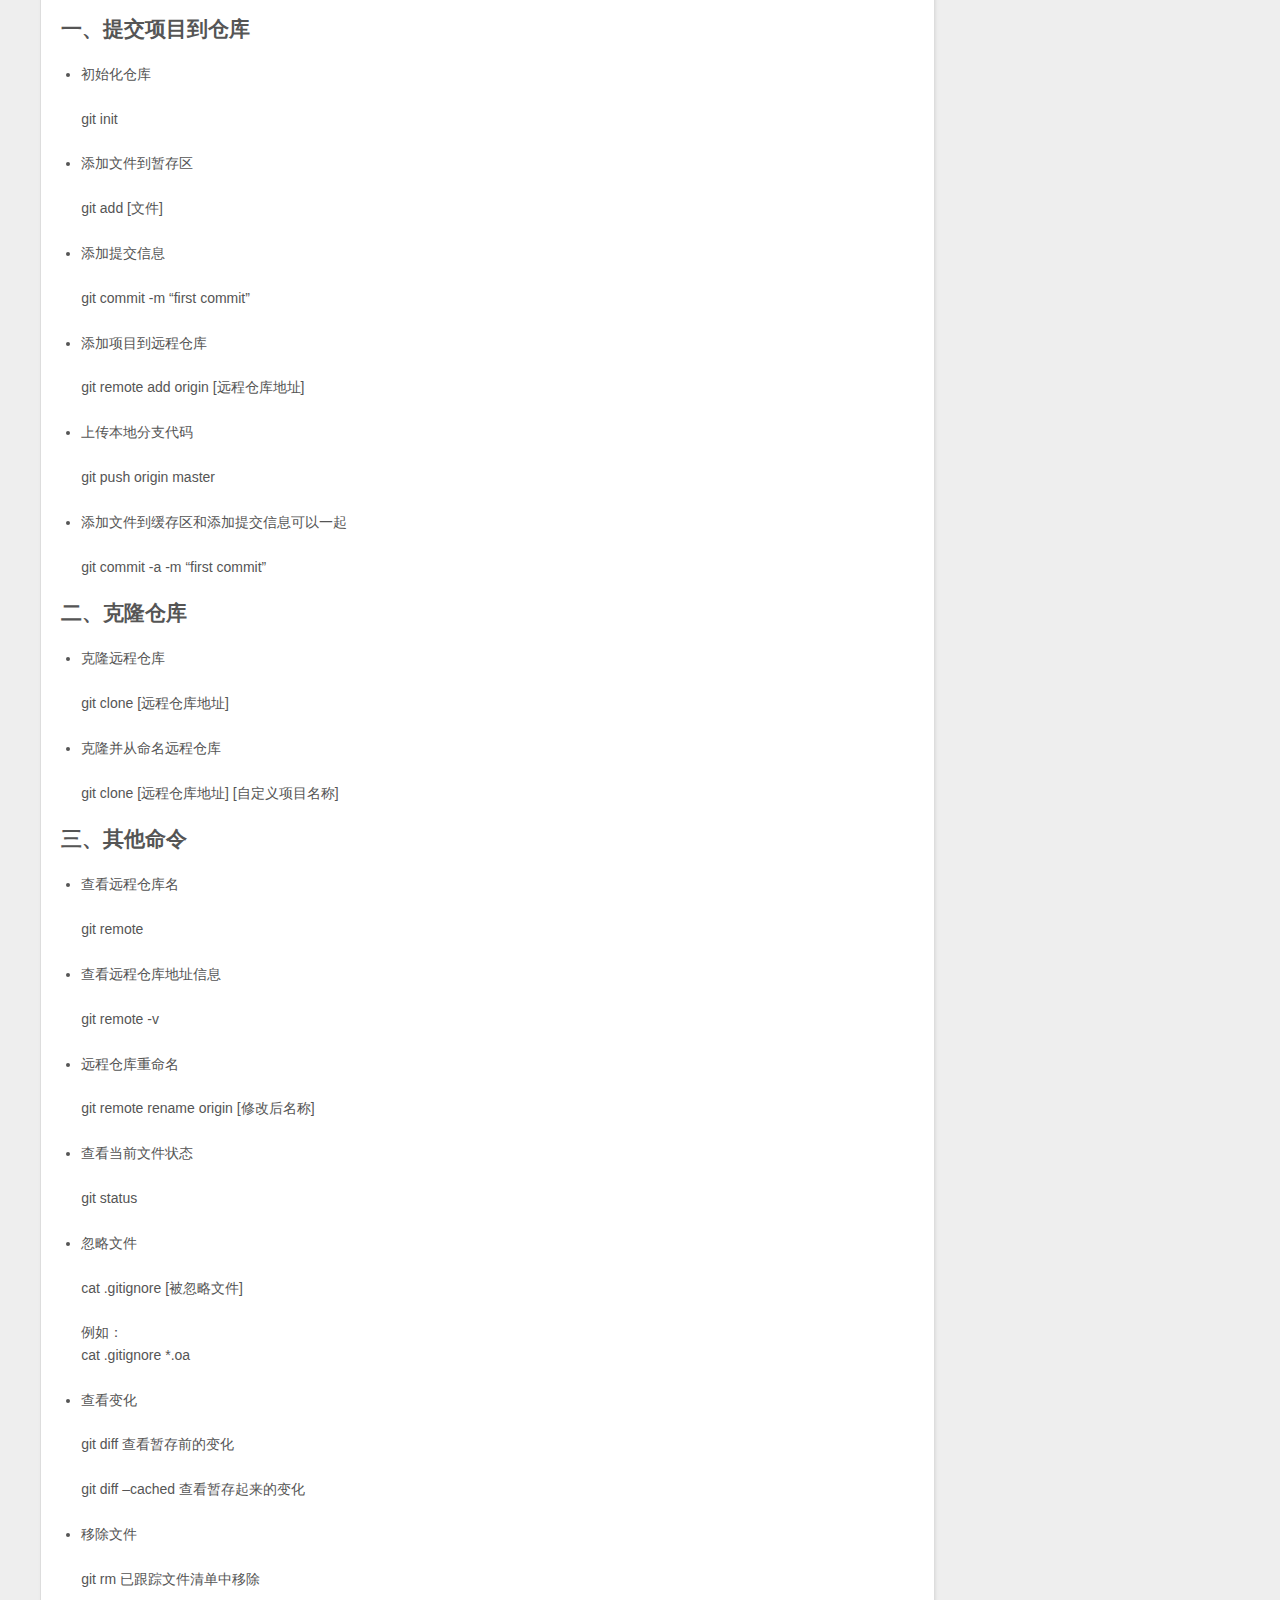
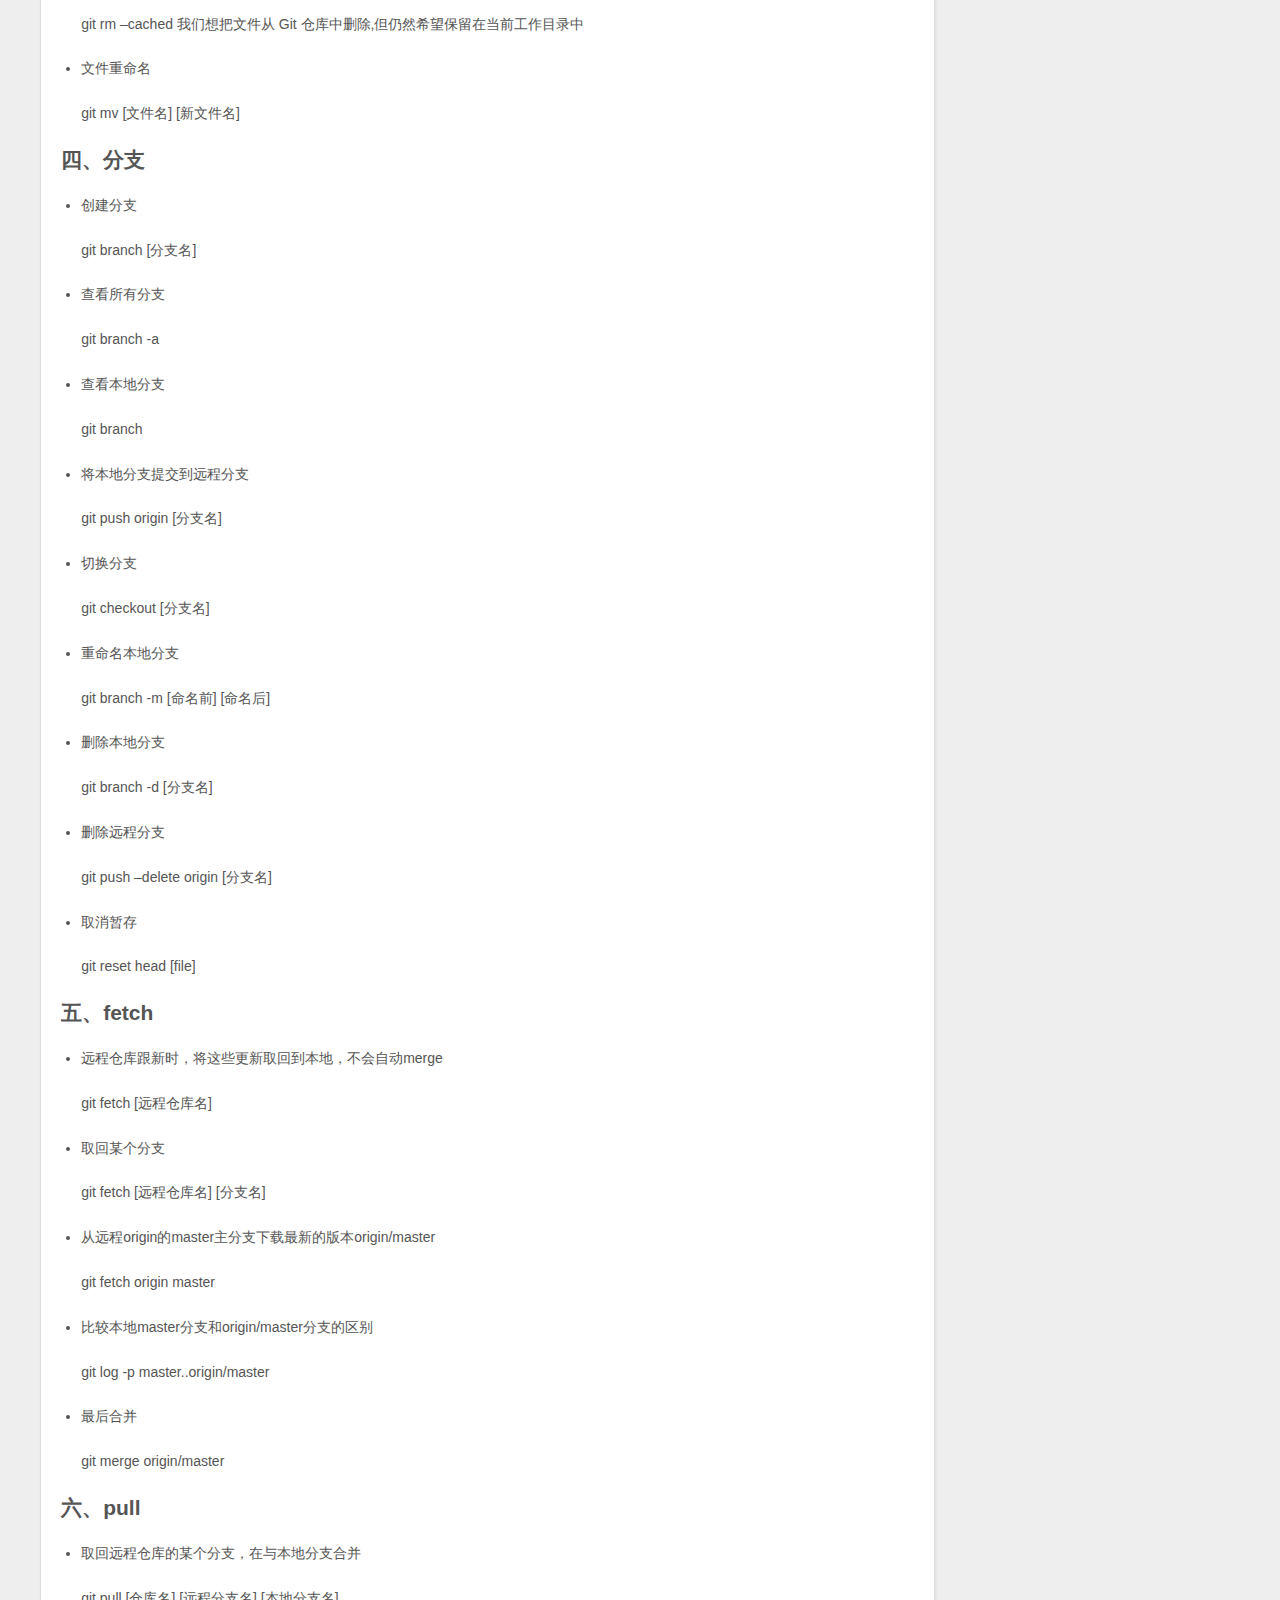
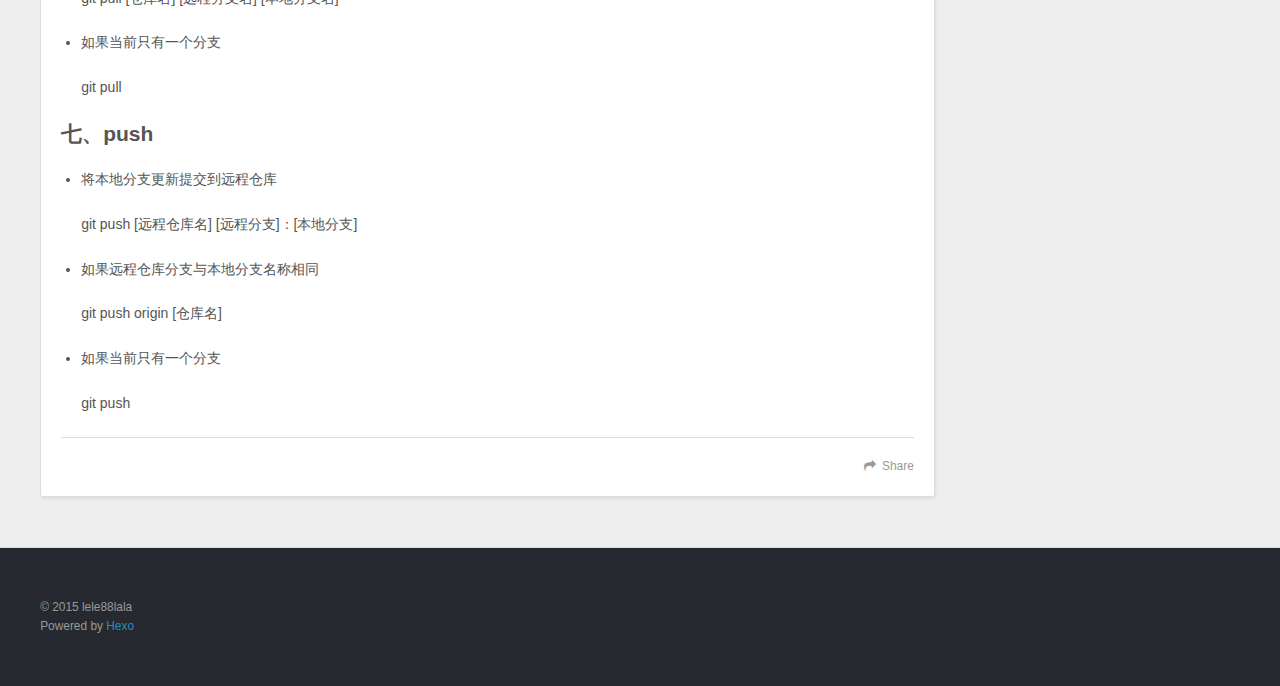
==== commit 440f9a6f: "Site updated: 2015-12-11 17:25:54" ====
--- a/index.html
+++ b/index.html
@@ -91,7 +91,7 @@
       
     </div>
     <footer class="article-footer">
-      <a data-url="http://yoursite.com/2015/12/03/感悟/" data-id="cihx1tuck00017cv61nwge24a" class="article-share-link">Share</a>
+      <a data-url="http://yoursite.com/2015/12/03/感悟/" data-id="cii1gxeim0001ekv6i3637iq3" class="article-share-link">Share</a>
       
       
     </footer>
@@ -136,7 +136,7 @@
       
     </div>
     <footer class="article-footer">
-      <a data-url="http://yoursite.com/2015/12/02/hello-world/" data-id="cihx1tuco00027cv6204yge69" class="article-share-link">Share</a>
+      <a data-url="http://yoursite.com/2015/12/02/hello-world/" data-id="cii1gxeir0002ekv67843nohr" class="article-share-link">Share</a>
       
       
     </footer>
@@ -250,6 +250,9 @@
 <li><p>删除远程分支</p>
 <p>  git push –delete origin [分支名]</p>
 </li>
+<li><p>取消暂存</p>
+<p>  git reset head [file]</p>
+</li>
 </ul>
 <h2 id="五、fetch">五、fetch</h2><ul>
 <li><p>远程仓库跟新时，将这些更新取回到本地，不会自动merge</p>
@@ -291,7 +294,7 @@
       
     </div>
     <footer class="article-footer">
-      <a data-url="http://yoursite.com/2015/12/02/Git-学习/" data-id="cihx1tubp00007cv6fv3s8ep6" class="article-share-link">Share</a>
+      <a data-url="http://yoursite.com/2015/12/02/Git-学习/" data-id="cii1gxei10000ekv62kgzowm2" class="article-share-link">Share</a>
       
       
     </footer>
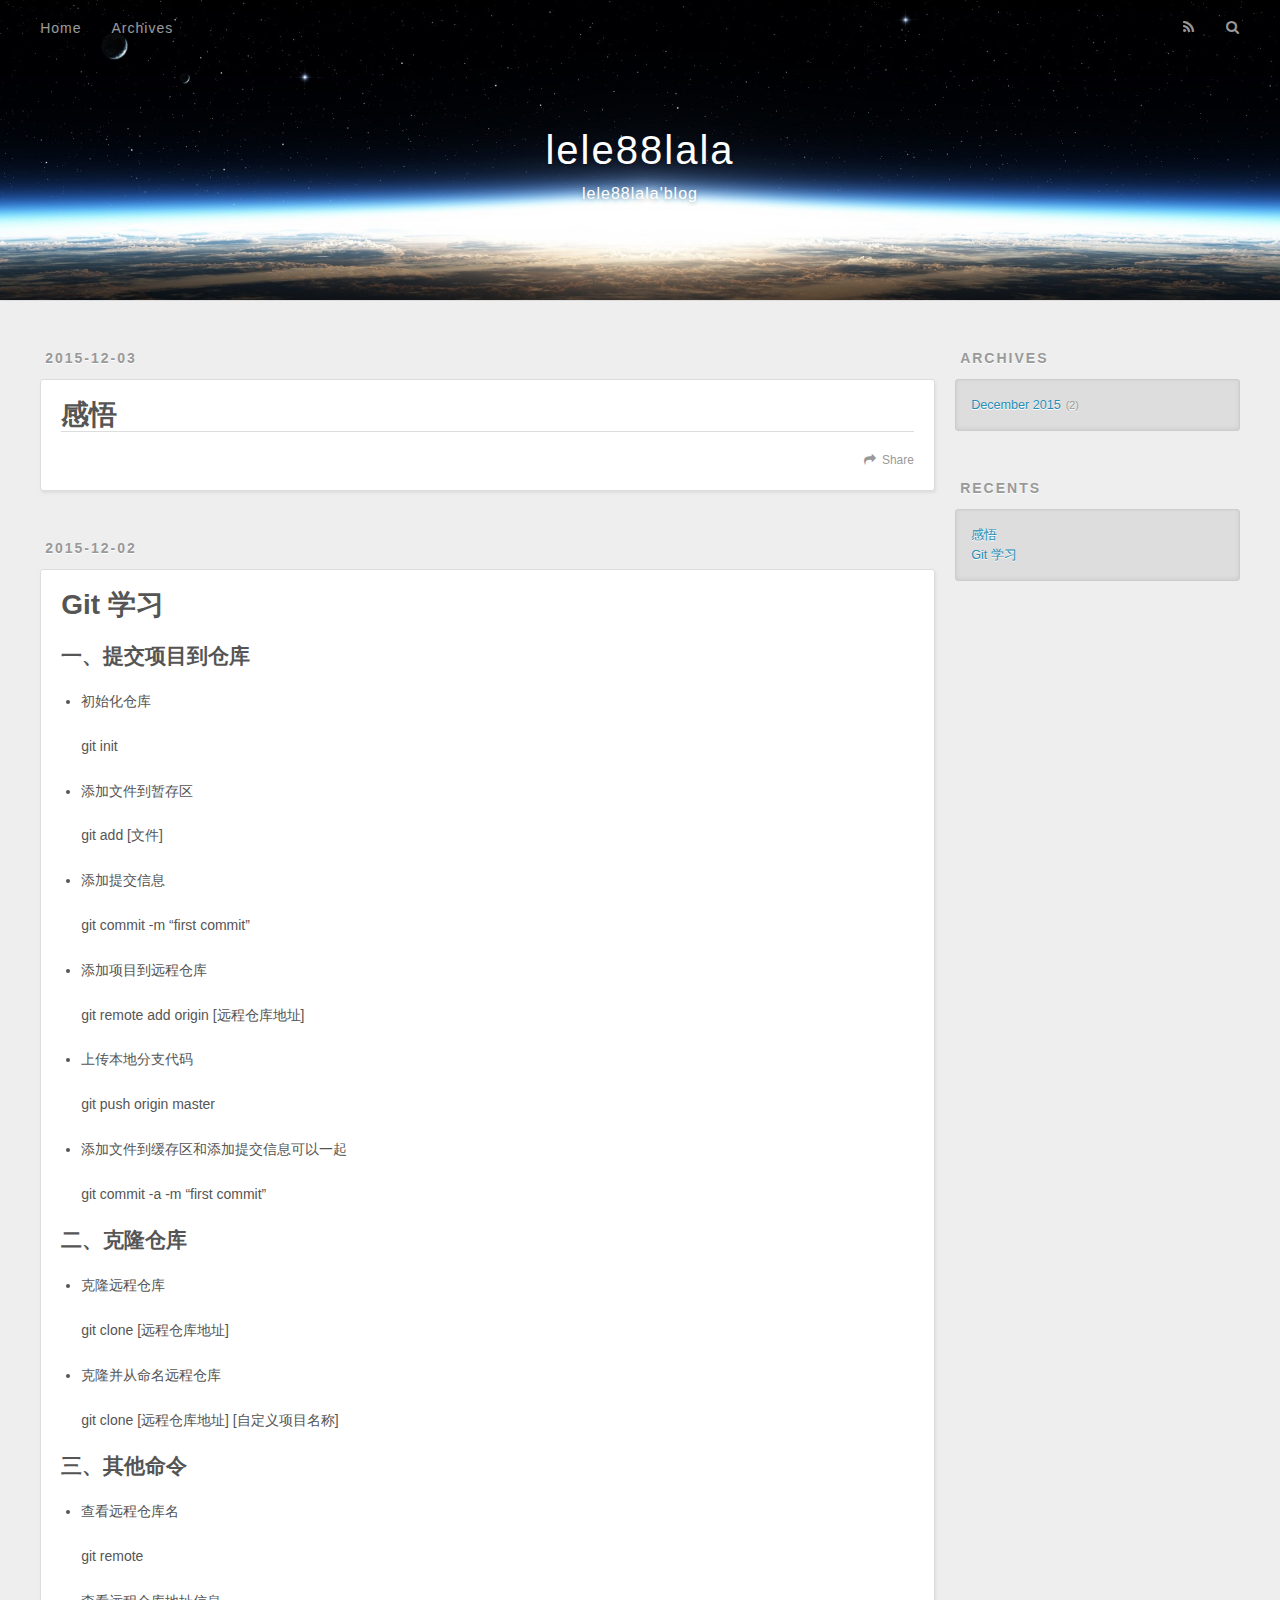
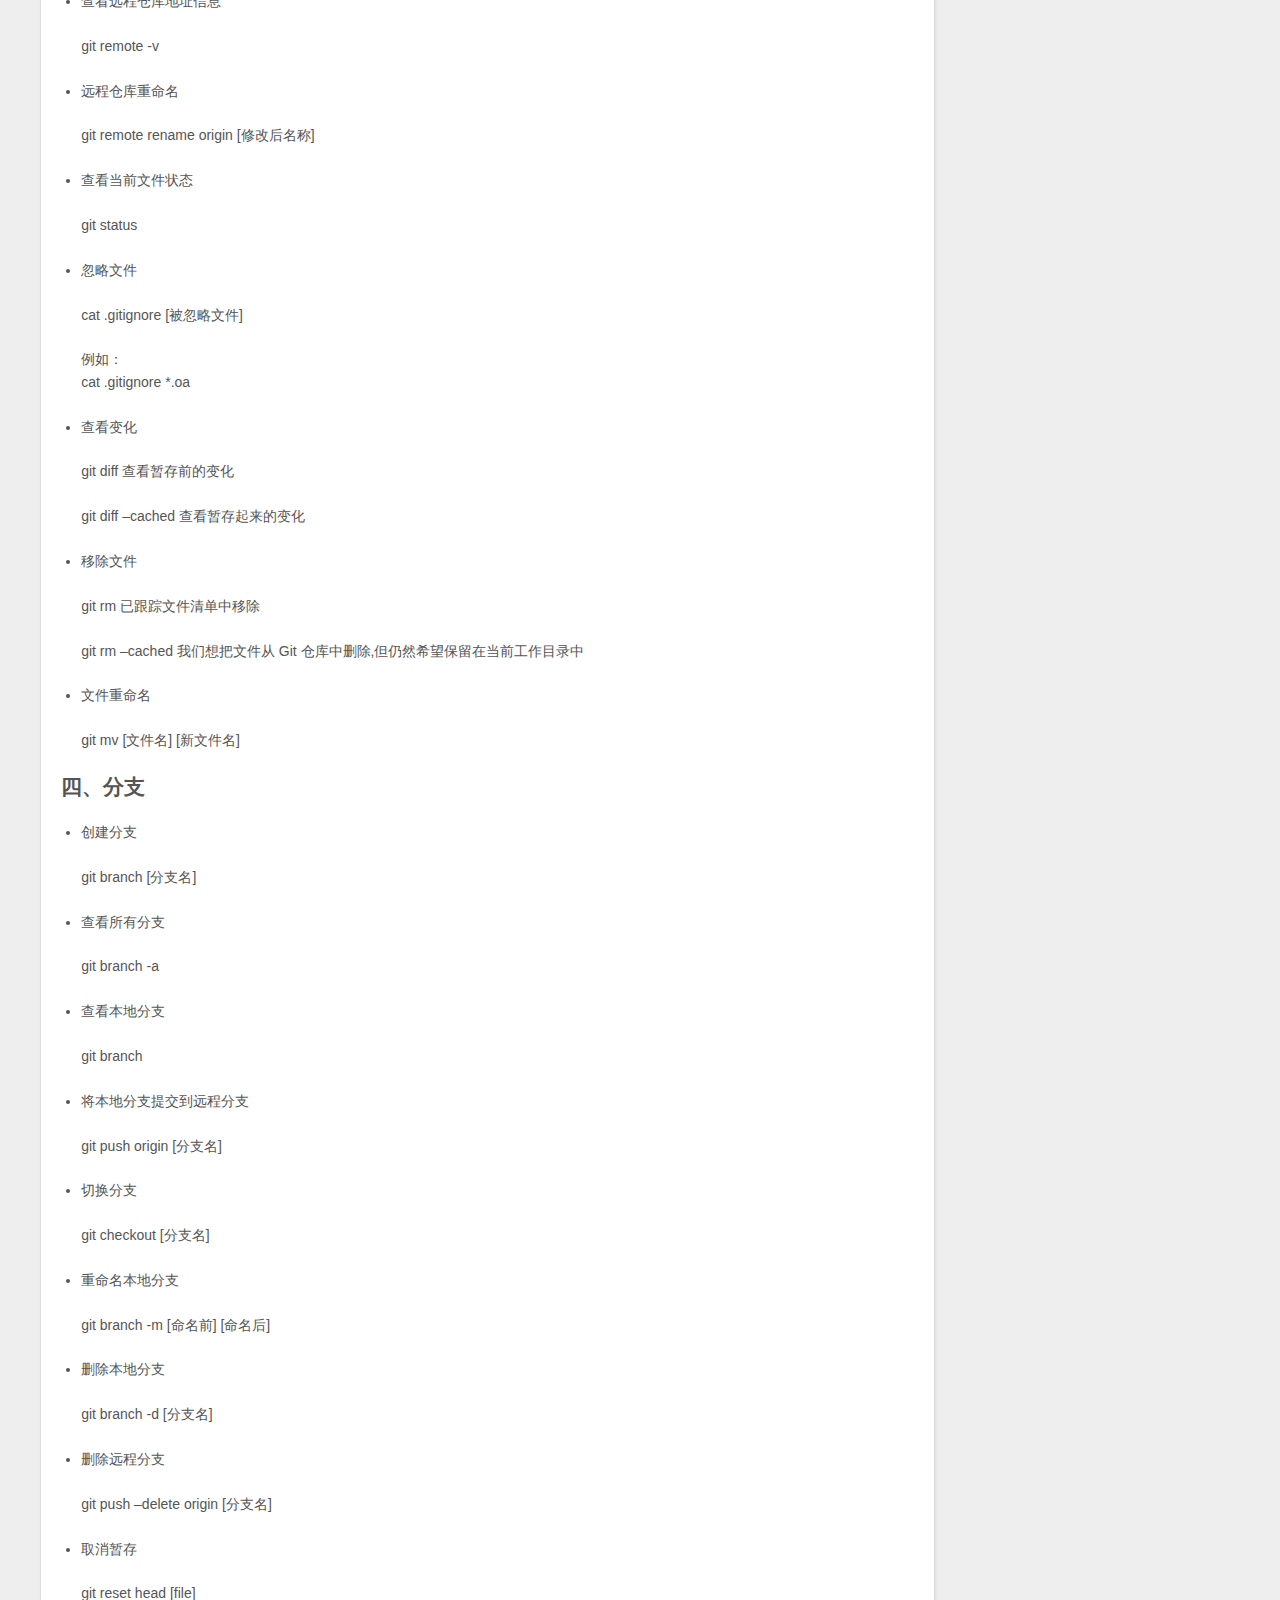
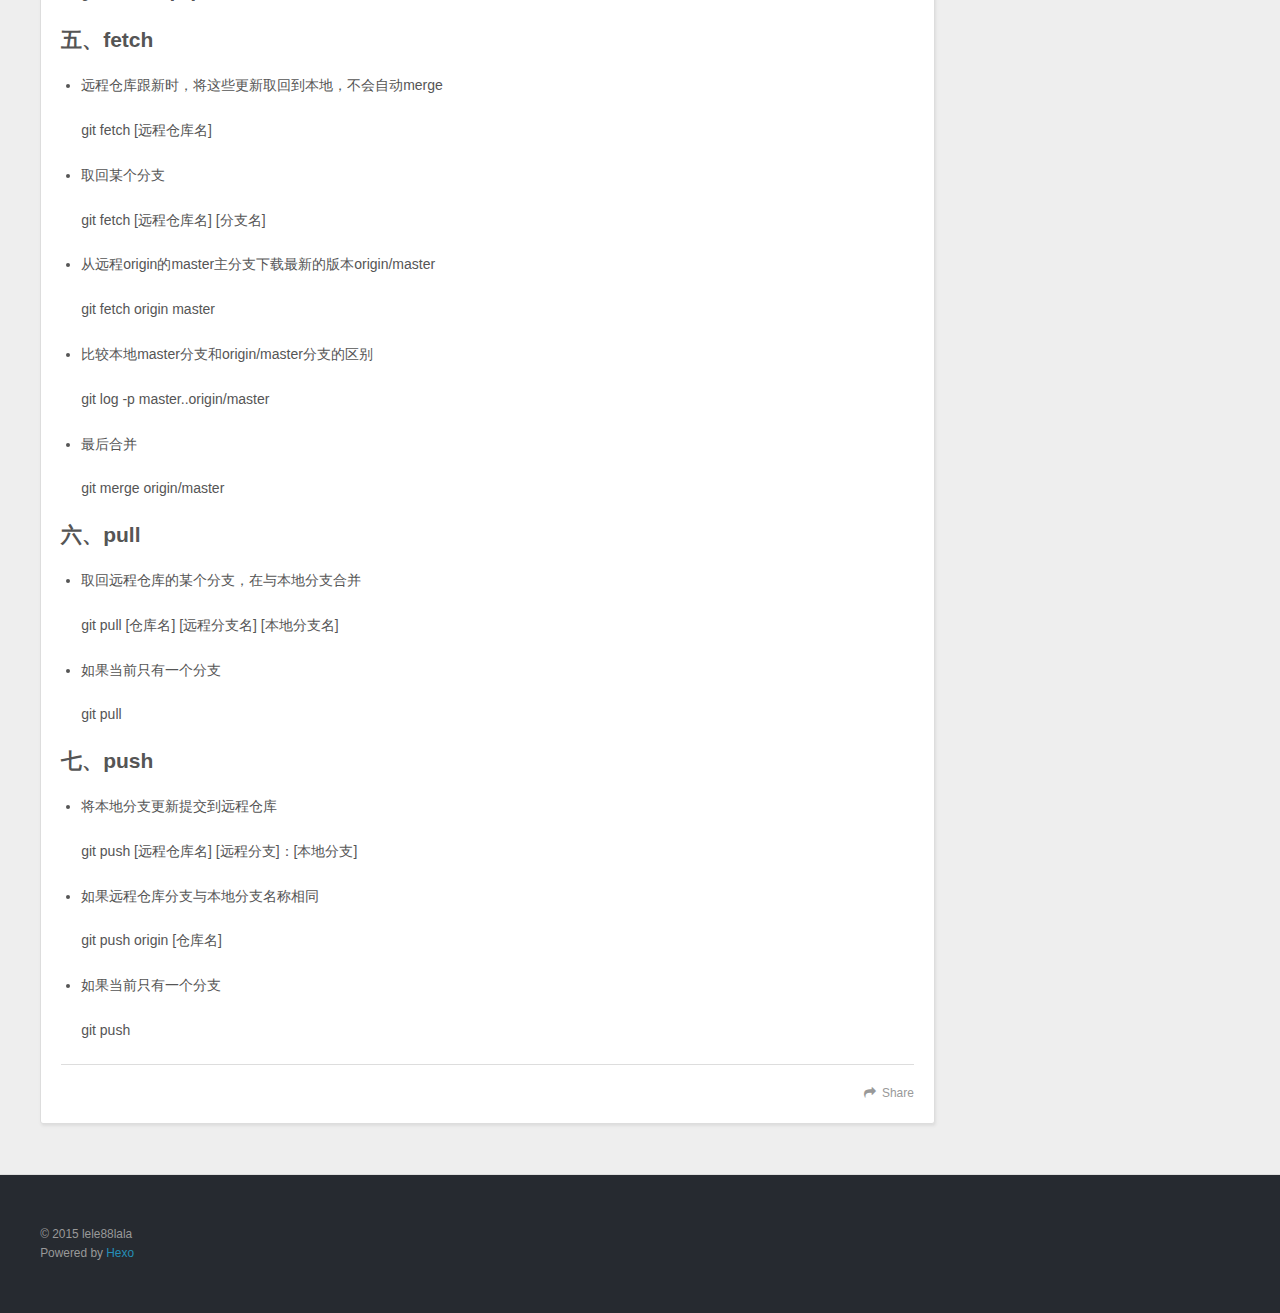
==== commit e509edde: "Site updated: 2015-12-15 14:38:23" ====
--- a/index.html
+++ b/index.html
@@ -91,52 +91,7 @@
       
     </div>
     <footer class="article-footer">
-      <a data-url="http://yoursite.com/2015/12/03/感悟/" data-id="cii1gxeim0001ekv6i3637iq3" class="article-share-link">Share</a>
-      
-      
-    </footer>
-  </div>
-  
-</article>
-
-
-  
-    <article id="post-hello-world" class="article article-type-post" itemscope itemprop="blogPost">
-  <div class="article-meta">
-    <a href="/2015/12/02/hello-world/" class="article-date">
-  <time datetime="2015-12-02T03:07:14.131Z" itemprop="datePublished">2015-12-02</time>
-</a>
-    
-  </div>
-  <div class="article-inner">
-    
-    
-      <header class="article-header">
-        
-  
-    <h1 itemprop="name">
-      <a class="article-title" href="/2015/12/02/hello-world/">Hello World</a>
-    </h1>
-  
-
-      </header>
-    
-    <div class="article-entry" itemprop="articleBody">
-      
-        <p>Welcome to <a href="http://hexo.io/" target="_blank" rel="external">Hexo</a>! This is your very first post. Check <a href="http://hexo.io/docs/" target="_blank" rel="external">documentation</a> for more info. If you get any problems when using Hexo, you can find the answer in <a href="http://hexo.io/docs/troubleshooting.html" target="_blank" rel="external">troubleshooting</a> or you can ask me on <a href="https://github.com/hexojs/hexo/issues" target="_blank" rel="external">GitHub</a>.</p>
-<h2 id="Quick_Start">Quick Start</h2><h3 id="Create_a_new_post">Create a new post</h3><figure class="highlight bash"><table><tr><td class="gutter"><pre><span class="line">1</span><br></pre></td><td class="code"><pre><span class="line">$ hexo new <span class="string">"My New Post"</span></span><br></pre></td></tr></table></figure>
-<p>More info: <a href="http://hexo.io/docs/writing.html" target="_blank" rel="external">Writing</a></p>
-<h3 id="Run_server">Run server</h3><figure class="highlight bash"><table><tr><td class="gutter"><pre><span class="line">1</span><br></pre></td><td class="code"><pre><span class="line">$ hexo server</span><br></pre></td></tr></table></figure>
-<p>More info: <a href="http://hexo.io/docs/server.html" target="_blank" rel="external">Server</a></p>
-<h3 id="Generate_static_files">Generate static files</h3><figure class="highlight bash"><table><tr><td class="gutter"><pre><span class="line">1</span><br></pre></td><td class="code"><pre><span class="line">$ hexo generate</span><br></pre></td></tr></table></figure>
-<p>More info: <a href="http://hexo.io/docs/generating.html" target="_blank" rel="external">Generating</a></p>
-<h3 id="Deploy_to_remote_sites">Deploy to remote sites</h3><figure class="highlight bash"><table><tr><td class="gutter"><pre><span class="line">1</span><br></pre></td><td class="code"><pre><span class="line">$ hexo deploy</span><br></pre></td></tr></table></figure>
-<p>More info: <a href="http://hexo.io/docs/deployment.html" target="_blank" rel="external">Deployment</a></p>
-
-      
-    </div>
-    <footer class="article-footer">
-      <a data-url="http://yoursite.com/2015/12/02/hello-world/" data-id="cii1gxeir0002ekv67843nohr" class="article-share-link">Share</a>
+      <a data-url="http://yoursite.com/2015/12/03/感悟/" data-id="cii70pj1c0001j8v6blrnwb7w" class="article-share-link">Share</a>
       
       
     </footer>
@@ -294,7 +249,7 @@
       
     </div>
     <footer class="article-footer">
-      <a data-url="http://yoursite.com/2015/12/02/Git-学习/" data-id="cii1gxei10000ekv62kgzowm2" class="article-share-link">Share</a>
+      <a data-url="http://yoursite.com/2015/12/02/Git-学习/" data-id="cii70pj0p0000j8v6erpl9ioa" class="article-share-link">Share</a>
       
       
     </footer>
@@ -319,7 +274,7 @@
   <div class="widget-wrap">
     <h3 class="widget-title">Archives</h3>
     <div class="widget">
-      <ul class="archive-list"><li class="archive-list-item"><a class="archive-list-link" href="/archives/2015/12/">December 2015</a><span class="archive-list-count">3</span></li></ul>
+      <ul class="archive-list"><li class="archive-list-item"><a class="archive-list-link" href="/archives/2015/12/">December 2015</a><span class="archive-list-count">2</span></li></ul>
     </div>
   </div>
 
@@ -335,10 +290,6 @@
           </li>
         
           <li>
-            <a href="/2015/12/02/hello-world/">Hello World</a>
-          </li>
-        
-          <li>
             <a href="/2015/12/02/Git-学习/">Git 学习</a>
           </li>
         
